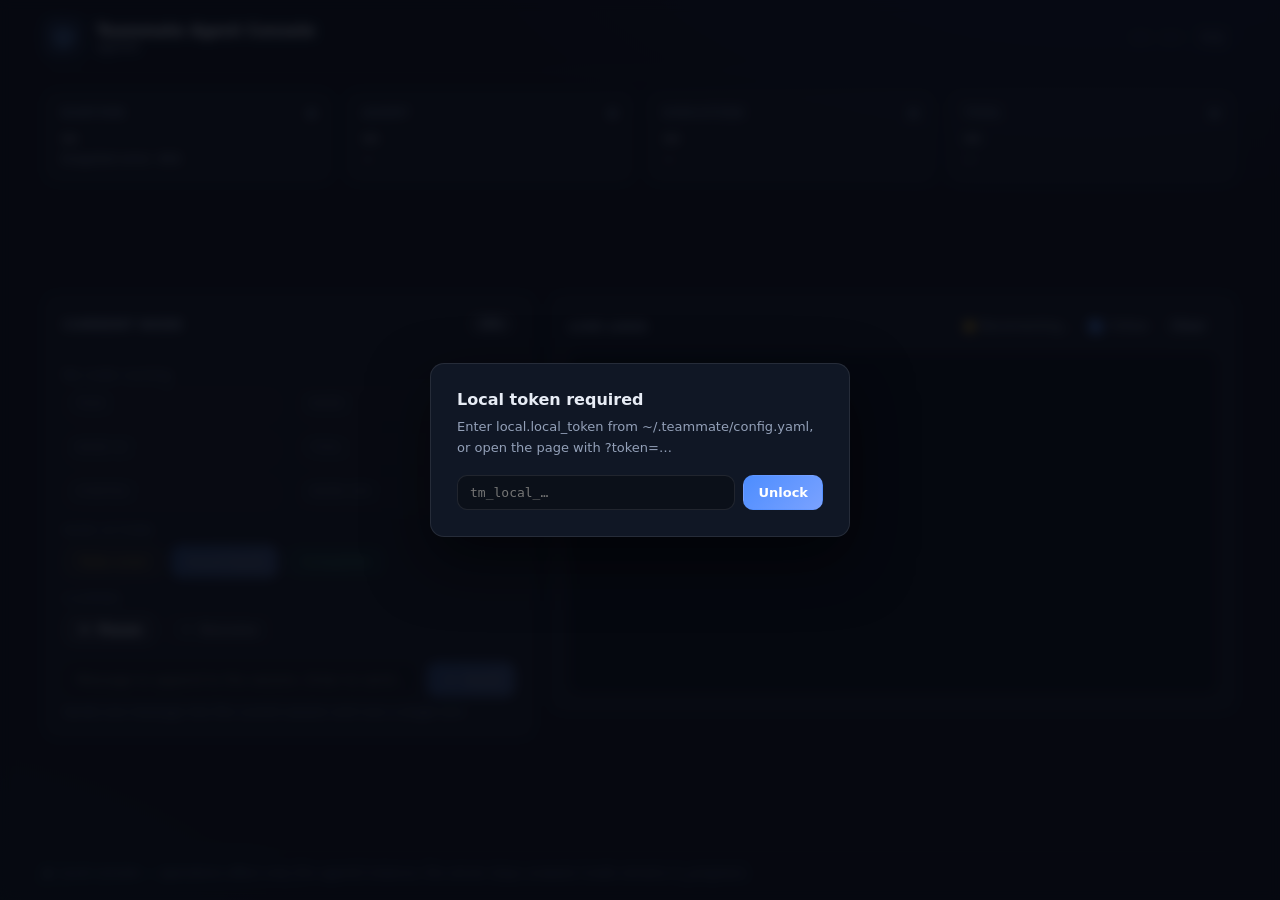
==== web/control/index.html @ 3effbb91 "前端页面分离" ====
<!DOCTYPE html>
<html lang="en">
<head>
  <meta charset="utf-8" />
  <meta name="viewport" content="width=device-width, initial-scale=1" />
  <title>Teammate Agent Console</title>
  <link rel="stylesheet" href="assets/control.css" />
</head>
<body>
  <div class="app">
    <header class="topbar">
      <div class="brand">
        <span class="brand-mark" aria-hidden="true">
          <svg viewBox="0 0 24 24" width="22" height="22" fill="none" stroke="currentColor" stroke-width="2" stroke-linecap="round" stroke-linejoin="round">
            <path d="M12 2 3 7v10l9 5 9-5V7l-9-5z" /><path d="M12 22V12" /><path d="m3 7 9 5 9-5" />
          </svg>
        </span>
        <div class="brand-text">
          <span class="brand-title" data-i18n="title">Teammate Agent Console</span>
          <span class="brand-sub" id="brand-agent">agentd</span>
        </div>
      </div>
      <div class="topbar-right">
        <span class="chip chip-ghost mono" id="chip-instance" title="instance id"></span>
        <span class="chip" id="chip-provider"></span>
        <button id="lang-switch" class="btn btn-ghost btn-sm"></button>
      </div>
    </header>

    <main class="layout">
      <section class="stats">
        <div class="stat-card">
          <div class="stat-head">
            <span class="stat-label" data-i18n="runtime">Runtime</span>
            <span class="dot" id="dot-runtime"></span>
          </div>
          <div class="stat-value" id="val-runtime">—</div>
          <div class="stat-sub" id="sub-runtime">—</div>
        </div>
        <div class="stat-card">
          <div class="stat-head">
            <span class="stat-label" data-i18n="agent">Agent</span>
            <span class="dot" id="dot-agent"></span>
          </div>
          <div class="stat-value" id="val-agent">—</div>
          <div class="stat-sub" id="sub-agent">—</div>
        </div>
        <div class="stat-card">
          <div class="stat-head">
            <span class="stat-label" data-i18n="execution">Execution</span>
            <span class="dot" id="dot-exec"></span>
          </div>
          <div class="stat-value" id="val-exec">—</div>
          <div class="stat-sub" id="sub-exec">—</div>
        </div>
        <div class="stat-card">
          <div class="stat-head">
            <span class="stat-label" data-i18n="tool">Tool</span>
            <span class="dot" id="dot-tool"></span>
          </div>
          <div class="stat-value" id="val-tool">—</div>
          <div class="stat-sub" id="sub-tool">—</div>
        </div>
      </section>

      <section class="card node-card">
        <div class="card-head">
          <h2 data-i18n="current-node">Current Node</h2>
          <span class="pill" id="exec-pill">idle</span>
        </div>

        <div class="node-empty" id="node-empty" data-i18n="no-node">No node running</div>

        <dl class="details" id="node-details" hidden>
          <div><dt data-i18n="task">Task</dt><dd id="d-task" class="mono"></dd></div>
          <div><dt data-i18n="node">Node</dt><dd id="d-node"></dd></div>
          <div><dt data-i18n="node-id">Node ID</dt><dd id="d-node-id" class="mono"></dd></div>
          <div><dt data-i18n="tool-label">Tool</dt><dd id="d-tool"></dd></div>
          <div><dt data-i18n="started">Started</dt><dd id="d-started"></dd></div>
          <div><dt data-i18n="workdir">Work dir</dt><dd id="d-workdir" class="mono"></dd></div>
        </dl>

        <div class="action-group">
          <span class="action-label" data-i18n="node-actions">Node actions</span>
          <div class="action-row">
            <button id="soft-interrupt" class="btn btn-warn" disabled data-i18n="soft-interrupt">Take over</button>
            <button id="handback" class="btn btn-primary" disabled data-i18n="handback">Hand back</button>
            <button id="complete" class="btn btn-success" disabled data-i18n="complete">Complete</button>
          </div>
        </div>

        <div class="action-group">
          <span class="action-label" data-i18n="claiming">Claiming</span>
          <div class="action-row">
            <button id="pause" class="btn">
              <svg viewBox="0 0 24 24" width="13" height="13" fill="currentColor" aria-hidden="true"><rect x="6" y="5" width="4" height="14" rx="1" /><rect x="14" y="5" width="4" height="14" rx="1" /></svg>
              <span data-i18n="pause">Pause</span>
            </button>
            <button id="resume" class="btn" disabled>
              <svg viewBox="0 0 24 24" width="13" height="13" fill="currentColor" aria-hidden="true"><path d="M8 5.5v13l11-6.5-11-6.5z" /></svg>
              <span data-i18n="resume">Resume</span>
            </button>
          </div>
        </div>

        <div class="intervene">
          <div class="intervene-input">
            <input id="message" data-placeholder-i18n="input-placeholder" placeholder="Message to append to the session, Enter to send…" autocomplete="off" />
            <button id="intervene" class="btn btn-primary" disabled>
              <svg viewBox="0 0 24 24" width="14" height="14" fill="currentColor" aria-hidden="true"><path d="M3 11.5 21 3l-8.5 18-2.3-7.2L3 11.5z" /></svg>
              <span data-i18n="intervene">Send</span>
            </button>
          </div>
          <p class="hint" data-i18n="intervene-hint">Sends one message into the current session and runs a single turn.</p>
        </div>
      </section>

      <section class="card logs-card">
        <div class="card-head">
          <h2 data-i18n="logs">Live Logs</h2>
          <div class="logs-tools">
            <span class="stream-state" id="stream-state"><span class="dot" id="dot-stream"></span><span id="stream-text">—</span></span>
            <label class="follow">
              <input type="checkbox" id="follow" checked />
              <span data-i18n="follow">Follow</span>
            </label>
            <button id="clear-logs" class="btn btn-ghost btn-sm" data-i18n="clear">Clear</button>
          </div>
        </div>
        <pre id="logs" class="terminal"></pre>
      </section>
    </main>

    <footer class="footer">
      <span class="dot dot-sm" id="dot-health"></span>
      <span data-i18n="subtitle">Local console — operations affect only this agentd instance; the server stays unaware (node remains in_progress).</span>
    </footer>

    <div class="gate" id="gate" hidden>
      <div class="gate-box">
        <h2 data-i18n="gate-title">Local token required</h2>
        <p data-i18n="gate-desc">Enter local.local_token from ~/.teammate/config.yaml, or open the page with ?token=…</p>
        <div class="gate-row">
          <input id="gate-token" class="mono" data-placeholder-i18n="token-placeholder" placeholder="tm_local_…" autocomplete="off" />
          <button id="gate-save" class="btn btn-primary" data-i18n="gate-save">Unlock</button>
        </div>
        <p class="gate-error" id="gate-error" hidden></p>
      </div>
    </div>
  </div>
  <script src="assets/control.js"></script>
</body>
</html>
---- web/control/assets/control.css ----
/* control.css — styles for the agentd local control console. */

:root {
  color-scheme: dark;
  --bg: #0b0f1a;
  --bg-glow-1: rgba(64, 96, 255, 0.10);
  --bg-glow-2: rgba(20, 184, 166, 0.07);
  --card: rgba(255, 255, 255, 0.035);
  --card-border: rgba(255, 255, 255, 0.09);
  --card-hover: rgba(255, 255, 255, 0.055);
  --text: #e7ecf5;
  --text-dim: #93a0b8;
  --text-faint: #5d6b85;
  --accent: #6ea8fe;
  --accent-strong: #4d8dff;
  --green: #34d399;
  --amber: #fbbf24;
  --red: #f87171;
  --mono: ui-monospace, "SF Mono", "Cascadia Code", Menlo, Consolas, monospace;
  --radius: 14px;
}

* { box-sizing: border-box; }

html, body { height: 100%; }

body {
  margin: 0;
  font-family: system-ui, -apple-system, "Segoe UI", Roboto, "PingFang SC", "Microsoft YaHei", sans-serif;
  font-size: 14px;
  color: var(--text);
  background:
    radial-gradient(1100px 500px at 85% -10%, var(--bg-glow-1), transparent 60%),
    radial-gradient(900px 500px at -10% 110%, var(--bg-glow-2), transparent 55%),
    var(--bg);
}

.app {
  min-height: 100vh;
  display: flex;
  flex-direction: column;
  max-width: 1240px;
  margin: 0 auto;
  padding: 0 24px;
}

/* ---------- top bar ---------- */

.topbar {
  display: flex;
  align-items: center;
  justify-content: space-between;
  gap: 16px;
  padding: 18px 0 14px;
  border-bottom: 1px solid var(--card-border);
}

.brand { display: flex; align-items: center; gap: 12px; min-width: 0; }

.brand-mark {
  display: grid;
  place-items: center;
  width: 40px;
  height: 40px;
  border-radius: 12px;
  color: var(--accent);
  background: linear-gradient(135deg, rgba(110, 168, 254, 0.18), rgba(110, 168, 254, 0.05));
  border: 1px solid rgba(110, 168, 254, 0.35);
}

.brand-text { display: flex; flex-direction: column; min-width: 0; }

.brand-title { font-weight: 650; font-size: 15px; letter-spacing: 0.2px; }

.brand-sub {
  font-size: 12px;
  color: var(--text-dim);
  white-space: nowrap;
  overflow: hidden;
  text-overflow: ellipsis;
}

.topbar-right { display: flex; align-items: center; gap: 8px; flex-shrink: 0; }

.chip {
  font-size: 12px;
  padding: 4px 10px;
  border-radius: 999px;
  color: var(--text-dim);
  background: var(--card);
  border: 1px solid var(--card-border);
}

.chip-ghost { color: var(--text-faint); max-width: 220px; overflow: hidden; text-overflow: ellipsis; white-space: nowrap; }

/* ---------- layout ---------- */

.layout {
  flex: 1;
  display: grid;
  grid-template-columns: minmax(380px, 5fr) minmax(420px, 7fr);
  grid-template-areas:
    "stats stats"
    "node logs";
  gap: 16px;
  padding: 18px 0;
  align-items: start;
}

.stats {
  grid-area: stats;
  display: grid;
  grid-template-columns: repeat(auto-fit, minmax(200px, 1fr));
  gap: 12px;
}

.node-card { grid-area: node; }
.logs-card { grid-area: logs; display: flex; flex-direction: column; }

@media (max-width: 1000px) {
  .layout {
    grid-template-columns: 1fr;
    grid-template-areas: "stats" "node" "logs";
  }
}

/* ---------- cards ---------- */

.card {
  background: var(--card);
  border: 1px solid var(--card-border);
  border-radius: var(--radius);
  padding: 18px;
  transition: background 0.2s ease;
}

.card:hover { background: var(--card-hover); }

.card-head {
  display: flex;
  align-items: center;
  justify-content: space-between;
  gap: 10px;
  margin-bottom: 14px;
}

.card-head h2 {
  margin: 0;
  font-size: 13px;
  font-weight: 650;
  letter-spacing: 0.4px;
  text-transform: uppercase;
  color: var(--text-dim);
}

/* ---------- stat cards ---------- */

.stat-card {
  background: var(--card);
  border: 1px solid var(--card-border);
  border-radius: var(--radius);
  padding: 14px 16px;
  transition: background 0.2s ease;
}

.stat-card:hover { background: var(--card-hover); }

.stat-head {
  display: flex;
  align-items: center;
  justify-content: space-between;
  margin-bottom: 8px;
}

.stat-label {
  font-size: 12px;
  font-weight: 600;
  letter-spacing: 0.4px;
  text-transform: uppercase;
  color: var(--text-faint);
}

.stat-value { font-size: 17px; font-weight: 650; margin-bottom: 4px; }

.stat-sub { font-size: 12px; color: var(--text-dim); min-height: 16px; }

/* ---------- status dots & pills ---------- */

.dot {
  width: 9px;
  height: 9px;
  border-radius: 50%;
  background: var(--text-faint);
  flex-shrink: 0;
}

.dot-sm { width: 7px; height: 7px; }

.dot.ok { background: var(--green); box-shadow: 0 0 8px rgba(52, 211, 153, 0.55); }
.dot.warn { background: var(--amber); box-shadow: 0 0 8px rgba(251, 191, 36, 0.5); }
.dot.err { background: var(--red); box-shadow: 0 0 8px rgba(248, 113, 113, 0.5); }
.dot.busy { background: var(--accent); box-shadow: 0 0 8px rgba(110, 168, 254, 0.55); animation: pulse 1.6s ease-in-out infinite; }

@keyframes pulse { 50% { opacity: 0.45; } }

.pill {
  font-size: 12px;
  font-weight: 600;
  padding: 3px 10px;
  border-radius: 999px;
  color: var(--text-dim);
  background: rgba(255, 255, 255, 0.06);
  border: 1px solid var(--card-border);
  text-transform: lowercase;
}

.pill.running { color: var(--accent); border-color: rgba(110, 168, 254, 0.4); background: rgba(110, 168, 254, 0.12); }
.pill.intervening { color: var(--amber); border-color: rgba(251, 191, 36, 0.4); background: rgba(251, 191, 36, 0.1); }

/* ---------- node card ---------- */

.node-empty {
  padding: 18px 0 6px;
  color: var(--text-faint);
  font-size: 13px;
}

.details {
  display: grid;
  grid-template-columns: 1fr 1fr;
  gap: 10px 16px;
  margin: 0 0 6px;
}

.details > div {
  min-width: 0;
  background: rgba(255, 255, 255, 0.02);
  border: 1px solid rgba(255, 255, 255, 0.06);
  border-radius: 10px;
  padding: 8px 12px;
}

.details dt {
  font-size: 11px;
  text-transform: uppercase;
  letter-spacing: 0.5px;
  color: var(--text-faint);
  margin-bottom: 3px;
}

.details dd {
  margin: 0;
  font-size: 13px;
  overflow: hidden;
  text-overflow: ellipsis;
  white-space: nowrap;
}

.mono { font-family: var(--mono); font-size: 12.5px; }

.action-group { margin-top: 14px; }

.action-label {
  display: block;
  font-size: 11px;
  text-transform: uppercase;
  letter-spacing: 0.5px;
  color: var(--text-faint);
  margin-bottom: 8px;
}

.action-row { display: flex; flex-wrap: wrap; gap: 8px; }

/* ---------- buttons ---------- */

.btn {
  display: inline-flex;
  align-items: center;
  gap: 7px;
  padding: 8px 14px;
  border-radius: 10px;
  border: 1px solid var(--card-border);
  background: rgba(255, 255, 255, 0.05);
  color: var(--text);
  font-size: 13px;
  font-weight: 550;
  font-family: inherit;
  cursor: pointer;
  transition: all 0.15s ease;
}

.btn svg { flex-shrink: 0; }
.btn:hover:not(:disabled) { background: rgba(255, 255, 255, 0.1); border-color: rgba(255, 255, 255, 0.2); }
.btn:active:not(:disabled) { transform: translateY(1px); }
.btn:disabled { opacity: 0.4; cursor: not-allowed; }

.btn-primary {
  background: linear-gradient(135deg, var(--accent-strong), #7aa2ff);
  border-color: transparent;
  color: #fff;
}
.btn-primary:hover:not(:disabled) { background: linear-gradient(135deg, #3f7ff0, #6b97f5); border-color: transparent; }

.btn-success {
  background: rgba(52, 211, 153, 0.14);
  border-color: rgba(52, 211, 153, 0.35);
  color: var(--green);
}
.btn-success:hover:not(:disabled) { background: rgba(52, 211, 153, 0.22); }

.btn-warn {
  background: rgba(251, 191, 36, 0.12);
  border-color: rgba(251, 191, 36, 0.35);
  color: var(--amber);
}
.btn-warn:hover:not(:disabled) { background: rgba(251, 191, 36, 0.2); }

.btn-ghost { background: transparent; color: var(--text-dim); }
.btn-ghost:hover:not(:disabled) { color: var(--text); }

.btn-sm { padding: 5px 10px; font-size: 12px; }

/* ---------- intervene ---------- */

.intervene { margin-top: 16px; }

.intervene-input { display: flex; gap: 8px; }

.intervene-input input {
  flex: 1;
  min-width: 0;
  padding: 9px 12px;
  border-radius: 10px;
  border: 1px solid var(--card-border);
  background: rgba(0, 0, 0, 0.25);
  color: var(--text);
  font-size: 13px;
  font-family: inherit;
  outline: none;
  transition: border-color 0.15s ease, box-shadow 0.15s ease;
}

.intervene-input input:focus {
  border-color: rgba(110, 168, 254, 0.55);
  box-shadow: 0 0 0 3px rgba(110, 168, 254, 0.12);
}

.hint { margin: 8px 0 0; font-size: 12px; color: var(--text-faint); }

/* ---------- logs ---------- */

.logs-tools { display: flex; align-items: center; gap: 12px; }

.stream-state { display: inline-flex; align-items: center; gap: 6px; font-size: 12px; color: var(--text-dim); }

.follow {
  display: inline-flex;
  align-items: center;
  gap: 5px;
  font-size: 12px;
  color: var(--text-dim);
  cursor: pointer;
  user-select: none;
}

.follow input { accent-color: var(--accent-strong); cursor: pointer; }

.terminal {
  flex: 1;
  margin: 0;
  min-height: 340px;
  max-height: 560px;
  overflow: auto;
  padding: 14px 16px;
  border-radius: 10px;
  border: 1px solid rgba(255, 255, 255, 0.07);
  background: #070b13;
  color: #b8c4da;
  font-family: var(--mono);
  font-size: 12.5px;
  line-height: 1.65;
  white-space: pre-wrap;
  word-break: break-all;
}

.terminal::-webkit-scrollbar { width: 9px; }
.terminal::-webkit-scrollbar-thumb { background: rgba(255, 255, 255, 0.12); border-radius: 8px; }
.terminal::-webkit-scrollbar-thumb:hover { background: rgba(255, 255, 255, 0.2); }
.terminal::-webkit-scrollbar-track { background: transparent; }

/* ---------- footer ---------- */

.footer {
  display: flex;
  align-items: center;
  gap: 8px;
  padding: 14px 0 20px;
  border-top: 1px solid var(--card-border);
  font-size: 12px;
  color: var(--text-faint);
}

/* ---------- token gate ---------- */

.gate {
  position: fixed;
  inset: 0;
  display: grid;
  place-items: center;
  background: rgba(5, 8, 15, 0.82);
  backdrop-filter: blur(6px);
  z-index: 10;
}

.gate-box {
  width: min(420px, calc(100vw - 48px));
  background: #101725;
  border: 1px solid var(--card-border);
  border-radius: var(--radius);
  padding: 26px;
  box-shadow: 0 24px 60px rgba(0, 0, 0, 0.5);
}

.gate-box h2 { margin: 0 0 8px; font-size: 16px; }
.gate-box p { margin: 0 0 16px; font-size: 13px; color: var(--text-dim); line-height: 1.6; }

.gate-row { display: flex; gap: 8px; }

.gate-row input {
  flex: 1;
  min-width: 0;
  padding: 9px 12px;
  border-radius: 10px;
  border: 1px solid var(--card-border);
  background: rgba(0, 0, 0, 0.3);
  color: var(--text);
  font-size: 13px;
  outline: none;
}

.gate-row input:focus { border-color: rgba(110, 168, 254, 0.55); }

.gate-error { margin: 12px 0 0; font-size: 12px; color: var(--red); }
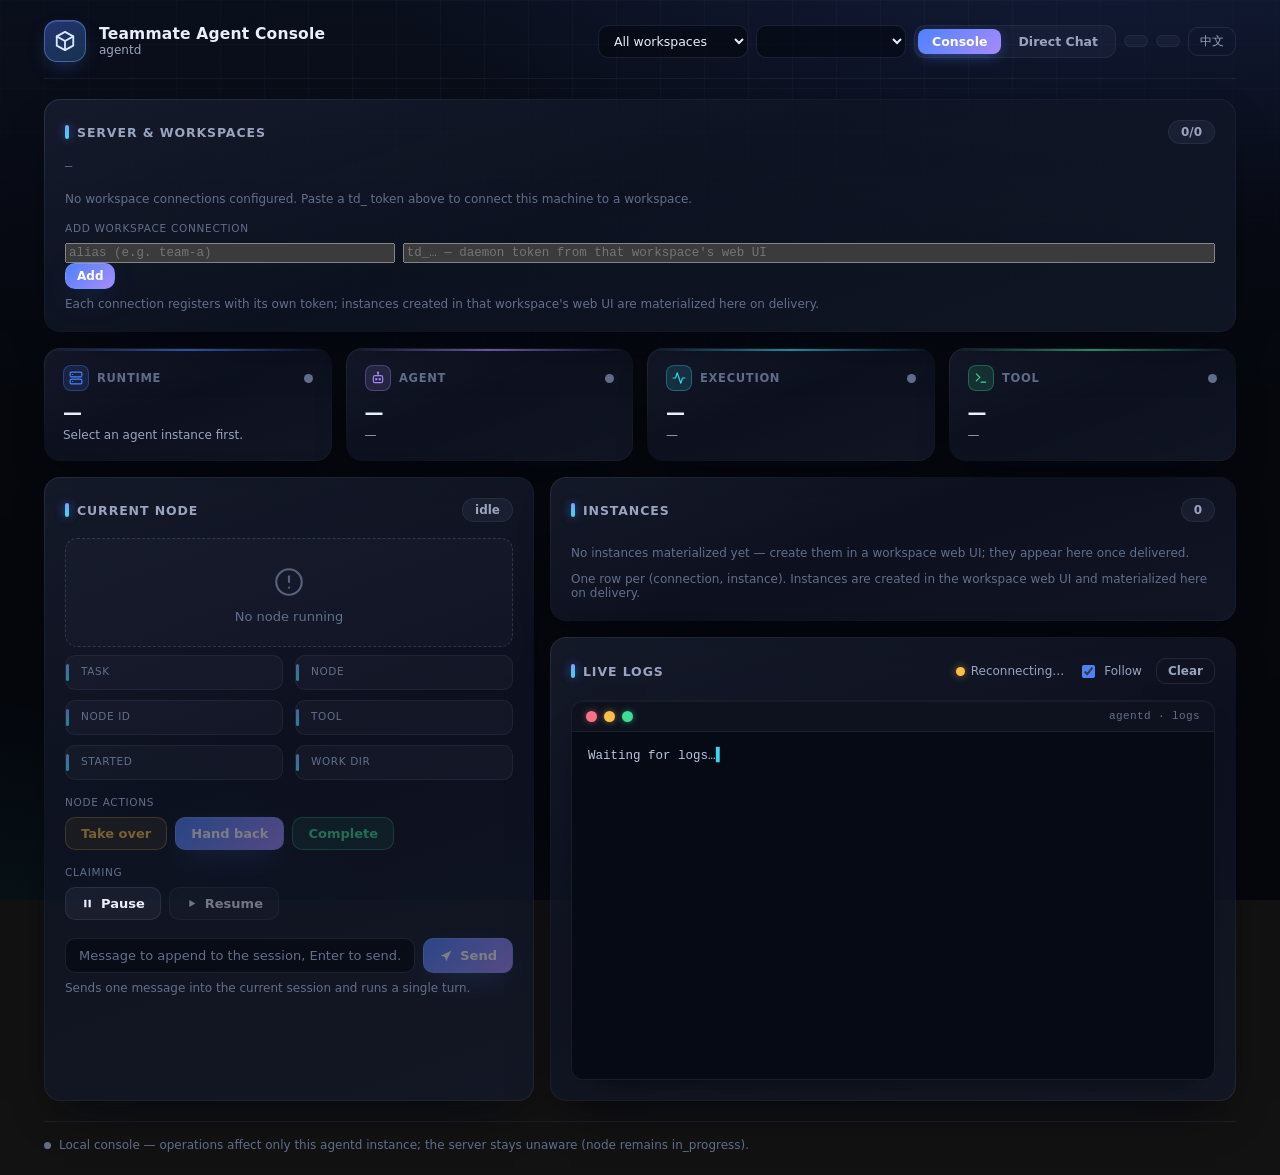
==== commit 32b7e4e5: "fix: 全功能测试轮修复(执行链/prompt 传参/记忆查询/日志环形缓冲等),CI 就绪 - DEF-t01-044~051 全部闭环:SSE 重放解析、executor 超时告警、磁盘配额、 " ====
--- a/web/control/index.html
+++ b/web/control/index.html
@@ -4,7 +4,9 @@
   <meta charset="utf-8" />
   <meta name="viewport" content="width=device-width, initial-scale=1" />
   <title>Teammate Agent Console</title>
+  <link rel="icon" href="data:image/svg+xml,%3Csvg xmlns='http://www.w3.org/2000/svg' viewBox='0 0 24 24' fill='none' stroke='%237aa2ff' stroke-width='2' stroke-linecap='round' stroke-linejoin='round'%3E%3Cpath d='M12 2 3 7v10l9 5 9-5V7l-9-5z'/%3E%3Cpath d='M12 22V12'/%3E%3Cpath d='m3 7 9 5 9-5'/%3E%3C/svg%3E" />
   <link rel="stylesheet" href="assets/control.css" />
+  <link rel="stylesheet" href="assets/chat.css" />
 </head>
 <body>
   <div class="app">
@@ -21,17 +23,28 @@
         </div>
       </div>
       <div class="topbar-right">
+        <select id="workspace-select" class="chat-select workspace-select" title="workspace filter" aria-label="workspace filter"></select>
+        <select id="agent-select" class="chat-select agent-select" title="agent instance" aria-label="agent instance"></select>
+        <div class="view-switch" id="view-switch">
+          <button id="view-console-btn" class="vs-btn active" data-i18n="view-console">Console</button>
+          <button id="view-chat-btn" class="vs-btn" data-i18n="view-chat">Direct Chat</button>
+        </div>
         <span class="chip chip-ghost mono" id="chip-instance" title="instance id"></span>
         <span class="chip" id="chip-provider"></span>
         <button id="lang-switch" class="btn btn-ghost btn-sm"></button>
       </div>
     </header>
 
-    <main class="layout">
+    <main class="layout" id="view-console">
       <section class="stats">
         <div class="stat-card">
           <div class="stat-head">
-            <span class="stat-label" data-i18n="runtime">Runtime</span>
+            <span class="stat-label-wrap">
+              <span class="stat-icon" aria-hidden="true">
+                <svg viewBox="0 0 24 24" width="14" height="14" fill="none" stroke="currentColor" stroke-width="2" stroke-linecap="round" stroke-linejoin="round"><rect x="2" y="2" width="20" height="8" rx="2" /><rect x="2" y="14" width="20" height="8" rx="2" /><line x1="6" y1="6" x2="6.01" y2="6" /><line x1="6" y1="18" x2="6.01" y2="18" /></svg>
+              </span>
+              <span class="stat-label" data-i18n="runtime">Runtime</span>
+            </span>
             <span class="dot" id="dot-runtime"></span>
           </div>
           <div class="stat-value" id="val-runtime">—</div>
@@ -39,7 +52,12 @@
         </div>
         <div class="stat-card">
           <div class="stat-head">
-            <span class="stat-label" data-i18n="agent">Agent</span>
+            <span class="stat-label-wrap">
+              <span class="stat-icon" aria-hidden="true">
+                <svg viewBox="0 0 24 24" width="14" height="14" fill="none" stroke="currentColor" stroke-width="2" stroke-linecap="round" stroke-linejoin="round"><rect x="4" y="8" width="16" height="12" rx="3" /><path d="M12 8V4" /><circle cx="12" cy="3" r="1" /><circle cx="9" cy="14" r="1" /><circle cx="15" cy="14" r="1" /></svg>
+              </span>
+              <span class="stat-label" data-i18n="agent">Agent</span>
+            </span>
             <span class="dot" id="dot-agent"></span>
           </div>
           <div class="stat-value" id="val-agent">—</div>
@@ -47,7 +65,12 @@
         </div>
         <div class="stat-card">
           <div class="stat-head">
-            <span class="stat-label" data-i18n="execution">Execution</span>
+            <span class="stat-label-wrap">
+              <span class="stat-icon" aria-hidden="true">
+                <svg viewBox="0 0 24 24" width="14" height="14" fill="none" stroke="currentColor" stroke-width="2" stroke-linecap="round" stroke-linejoin="round"><polyline points="22 12 18 12 15 21 9 3 6 12 2 12" /></svg>
+              </span>
+              <span class="stat-label" data-i18n="execution">Execution</span>
+            </span>
             <span class="dot" id="dot-exec"></span>
           </div>
           <div class="stat-value" id="val-exec">—</div>
@@ -55,11 +78,39 @@
         </div>
         <div class="stat-card">
           <div class="stat-head">
-            <span class="stat-label" data-i18n="tool">Tool</span>
+            <span class="stat-label-wrap">
+              <span class="stat-icon" aria-hidden="true">
+                <svg viewBox="0 0 24 24" width="14" height="14" fill="none" stroke="currentColor" stroke-width="2" stroke-linecap="round" stroke-linejoin="round"><polyline points="4 17 10 11 4 5" /><line x1="12" y1="19" x2="20" y2="19" /></svg>
+              </span>
+              <span class="stat-label" data-i18n="tool">Tool</span>
+            </span>
             <span class="dot" id="dot-tool"></span>
           </div>
           <div class="stat-value" id="val-tool">—</div>
           <div class="stat-sub" id="sub-tool">—</div>
+        </div>
+      </section>
+
+      <section class="card server-card" id="server-card">
+        <div class="card-head">
+          <h2 data-i18n="server-card">Server &amp; Workspaces</h2>
+          <span class="pill" id="server-pill">—</span>
+        </div>
+
+        <div class="server-url-row mono" id="server-url-row">—</div>
+
+        <div class="connections-list" id="connections-list"></div>
+
+        <div class="action-group">
+          <span class="action-label" data-i18n="connection-add-label">Add workspace connection</span>
+          <div class="connection-add-row">
+            <input id="connection-add-name" class="mono" data-placeholder-i18n="connection-name-ph" placeholder="alias (e.g. team-a)" autocomplete="off" />
+            <input id="connection-add-token" class="mono connection-add-token" data-placeholder-i18n="connection-token-ph" placeholder="td_… — daemon token from that workspace's web UI" autocomplete="off" />
+          </div>
+          <div class="action-row">
+            <button id="connection-add" class="btn btn-primary btn-sm" data-i18n="connection-add">Add</button>
+          </div>
+          <p class="hint" data-i18n="connection-hint">Each connection registers with its own token; instances created in that workspace's web UI are materialized here on delivery.</p>
         </div>
       </section>
 
@@ -115,6 +166,17 @@
         </div>
       </section>
 
+      <section class="card agents-card">
+        <div class="card-head">
+          <h2 data-i18n="instances">Instances</h2>
+          <span class="pill" id="agents-count">0</span>
+        </div>
+
+        <div class="agents-list" id="agents-list"></div>
+
+        <p class="hint" data-i18n="agent-source-hint">Instances are created in the workspace web UI and materialized here on delivery.</p>
+      </section>
+
       <section class="card logs-card">
         <div class="card-head">
           <h2 data-i18n="logs">Live Logs</h2>
@@ -127,17 +189,89 @@
             <button id="clear-logs" class="btn btn-ghost btn-sm" data-i18n="clear">Clear</button>
           </div>
         </div>
-        <pre id="logs" class="terminal"></pre>
+        <div class="terminal-wrap">
+          <div class="terminal-bar" aria-hidden="true">
+            <span class="tb-dot"></span><span class="tb-dot"></span><span class="tb-dot"></span>
+            <span class="tb-title mono">agentd · logs</span>
+          </div>
+          <pre id="logs" class="terminal"></pre>
+        </div>
       </section>
     </main>
+
+    <section class="view chat-view" id="view-chat" hidden>
+      <div class="chat-toolbar">
+        <div class="chat-field">
+          <label class="chat-field-label" for="chat-provider" data-i18n="chat-tool">Tool</label>
+          <select id="chat-provider" class="chat-select"></select>
+        </div>
+        <span class="chat-tool-status" id="chat-tool-status"></span>
+        <button id="chat-check" class="btn btn-sm">
+          <svg viewBox="0 0 24 24" width="12" height="12" fill="none" stroke="currentColor" stroke-width="2" stroke-linecap="round" stroke-linejoin="round" aria-hidden="true"><path d="M22 11.08V12a10 10 0 1 1-5.93-9.14" /><polyline points="22 4 12 14.01 9 11.01" /></svg>
+          <span data-i18n="chat-check">Check</span>
+        </button>
+        <div class="chat-field chat-field-session">
+          <label class="chat-field-label" for="chat-session" data-i18n="chat-session">Session</label>
+          <select id="chat-session" class="chat-select chat-session-select"></select>
+        </div>
+        <div class="chat-field chat-field-grow">
+          <label class="chat-field-label" for="chat-workdir" data-i18n="chat-workdir">Work dir</label>
+          <input id="chat-workdir" class="mono" data-placeholder-i18n="chat-workdir-ph" placeholder="optional — defaults to a local scratch dir" autocomplete="off" />
+        </div>
+        <button id="chat-new-session" class="btn btn-sm">
+          <svg viewBox="0 0 24 24" width="12" height="12" fill="none" stroke="currentColor" stroke-width="2" stroke-linecap="round" stroke-linejoin="round" aria-hidden="true"><path d="M12 5v14M5 12h14" /></svg>
+          <span data-i18n="chat-new-session">New session</span>
+        </button>
+      </div>
+
+      <div class="chat-transcript" id="chat-transcript">
+        <div class="chat-hero" id="chat-hero">
+          <div class="chat-hero-icon" aria-hidden="true">
+            <svg viewBox="0 0 24 24" width="26" height="26" fill="none" stroke="currentColor" stroke-width="1.8" stroke-linecap="round" stroke-linejoin="round"><path d="M21 15a2 2 0 0 1-2 2H7l-4 4V5a2 2 0 0 1 2-2h14a2 2 0 0 1 2 2z" /></svg>
+          </div>
+          <div class="chat-hero-title" data-i18n="chat-hero-title">Chat directly with a local coding tool</div>
+          <div class="chat-hero-sub" data-i18n="chat-hero-sub">Runs entirely on this machine — no task node, no server involved.</div>
+        </div>
+      </div>
+
+      <div class="chat-composer">
+        <textarea id="chat-input" rows="1" data-placeholder-i18n="chat-input-ph" placeholder="Message… (Enter to send, Shift+Enter for newline)"></textarea>
+        <button id="chat-send" class="btn btn-primary chat-send-btn">
+          <span class="chat-send-icon chat-icon-send" aria-hidden="true">
+            <svg viewBox="0 0 24 24" width="14" height="14" fill="currentColor"><path d="M3 11.5 21 3l-8.5 18-2.3-7.2L3 11.5z" /></svg>
+          </span>
+          <span class="chat-send-icon chat-icon-stop" aria-hidden="true">
+            <svg viewBox="0 0 24 24" width="12" height="12" fill="currentColor"><rect x="6" y="6" width="12" height="12" rx="2" /></svg>
+          </span>
+          <span id="chat-send-label" data-i18n="chat-send">Send</span>
+        </button>
+      </div>
+    </section>
 
     <footer class="footer">
       <span class="dot dot-sm" id="dot-health"></span>
       <span data-i18n="subtitle">Local console — operations affect only this agentd instance; the server stays unaware (node remains in_progress).</span>
     </footer>
 
+    <div class="gate" id="memory-modal" hidden>
+      <div class="gate-box memory-box">
+        <h2 data-i18n="memory-title">Instance memory</h2>
+        <p class="hint" id="memory-sub"></p>
+        <textarea id="memory-content" class="mono" rows="16" spellcheck="false"></textarea>
+        <div class="gate-row">
+          <button id="memory-save" class="btn btn-primary" data-i18n="memory-save">Save</button>
+          <button id="memory-clear" class="btn btn-warn" data-i18n="memory-clear">Clear</button>
+          <button id="memory-close" class="btn btn-ghost" data-i18n="memory-close">Close</button>
+        </div>
+        <p class="gate-error" id="memory-error" hidden></p>
+      </div>
+    </div>
+
     <div class="gate" id="gate" hidden>
       <div class="gate-box">
+        <div class="gate-icon" aria-hidden="true">
+          <svg viewBox="0 0 24 24" width="22" height="22" fill="none" stroke="currentColor" stroke-width="2" stroke-linecap="round" stroke-linejoin="round"><rect x="4" y="11" width="16" height="10" rx="2" /><path d="M8 11V7a4 4 0 0 1 8 0v4" /></svg>
+        </div>
         <h2 data-i18n="gate-title">Local token required</h2>
         <p data-i18n="gate-desc">Enter local.local_token from ~/.teammate/config.yaml, or open the page with ?token=…</p>
         <div class="gate-row">
@@ -149,5 +283,8 @@
     </div>
   </div>
   <script src="assets/control.js"></script>
+  <script src="assets/marked.min.js"></script>
+  <script src="assets/purify.min.js"></script>
+  <script src="assets/chat.js"></script>
 </body>
 </html>
--- a/web/control/assets/control.css
+++ b/web/control/assets/control.css
@@ -2,22 +2,31 @@
 
 :root {
   color-scheme: dark;
-  --bg: #0b0f1a;
-  --bg-glow-1: rgba(64, 96, 255, 0.10);
-  --bg-glow-2: rgba(20, 184, 166, 0.07);
-  --card: rgba(255, 255, 255, 0.035);
-  --card-border: rgba(255, 255, 255, 0.09);
-  --card-hover: rgba(255, 255, 255, 0.055);
-  --text: #e7ecf5;
-  --text-dim: #93a0b8;
-  --text-faint: #5d6b85;
-  --accent: #6ea8fe;
-  --accent-strong: #4d8dff;
-  --green: #34d399;
-  --amber: #fbbf24;
-  --red: #f87171;
+  --bg: #05070d;
+  --bg-2: #0a0f1c;
+  --surface: rgba(150, 166, 208, 0.05);
+  --surface-2: rgba(150, 166, 208, 0.08);
+  --stroke: rgba(150, 166, 208, 0.14);
+  --stroke-soft: rgba(150, 166, 208, 0.09);
+  --card-bg: rgba(13, 18, 34, 0.72);
+  --card-bg-hover: rgba(20, 27, 48, 0.78);
+  --border-grad: linear-gradient(160deg, rgba(160, 178, 222, 0.22), rgba(160, 178, 222, 0.05) 45%, rgba(160, 178, 222, 0.13));
+  --border-grad-hover: linear-gradient(160deg, rgba(140, 172, 255, 0.4), rgba(160, 178, 222, 0.08) 45%, rgba(120, 200, 255, 0.25));
+  --text: #e9eefb;
+  --text-dim: #99a5c0;
+  --text-faint: #626f8c;
+  --accent: #7aa2ff;
+  --accent-strong: #4d82ff;
+  --violet: #a78bfa;
+  --cyan: #38d9f0;
+  --green: #3ddc97;
+  --amber: #fcbf49;
+  --red: #fb7185;
   --mono: ui-monospace, "SF Mono", "Cascadia Code", Menlo, Consolas, monospace;
-  --radius: 14px;
+  --radius: 16px;
+  --radius-sm: 10px;
+  --shadow-card: 0 20px 44px -20px rgba(1, 5, 16, 0.9);
+  --shadow-pop: 0 10px 30px -10px rgba(77, 130, 255, 0.55);
 }
 
 * { box-sizing: border-box; }
@@ -30,19 +39,46 @@
   font-size: 14px;
   color: var(--text);
   background:
-    radial-gradient(1100px 500px at 85% -10%, var(--bg-glow-1), transparent 60%),
-    radial-gradient(900px 500px at -10% 110%, var(--bg-glow-2), transparent 55%),
-    var(--bg);
+    radial-gradient(1200px 560px at 85% -12%, rgba(77, 112, 255, 0.14), transparent 62%),
+    radial-gradient(1000px 560px at -12% 112%, rgba(45, 212, 191, 0.09), transparent 58%),
+    radial-gradient(700px 400px at 50% 118%, rgba(167, 139, 250, 0.06), transparent 60%),
+    linear-gradient(180deg, var(--bg-2), var(--bg) 45%);
+  background-attachment: fixed;
+}
+
+/* faint engineering grid, fading out toward the fold */
+body::before {
+  content: "";
+  position: fixed;
+  inset: 0;
+  background-image:
+    linear-gradient(rgba(150, 166, 208, 0.035) 1px, transparent 1px),
+    linear-gradient(90deg, rgba(150, 166, 208, 0.035) 1px, transparent 1px);
+  background-size: 44px 44px;
+  mask-image: radial-gradient(ellipse 95% 75% at 50% 0%, black 25%, transparent 78%);
+  -webkit-mask-image: radial-gradient(ellipse 95% 75% at 50% 0%, black 25%, transparent 78%);
+  pointer-events: none;
+  z-index: 0;
 }
 
 .app {
+  position: relative;
+  z-index: 1;
   min-height: 100vh;
   display: flex;
   flex-direction: column;
   max-width: 1240px;
   margin: 0 auto;
   padding: 0 24px;
-}
+  animation: app-in 0.45s ease both;
+}
+
+@keyframes app-in {
+  from { opacity: 0; transform: translateY(8px); }
+  to { opacity: 1; transform: none; }
+}
+
+::selection { background: rgba(122, 162, 255, 0.35); }
 
 /* ---------- top bar ---------- */
 
@@ -51,26 +87,29 @@
   align-items: center;
   justify-content: space-between;
   gap: 16px;
-  padding: 18px 0 14px;
-  border-bottom: 1px solid var(--card-border);
-}
-
-.brand { display: flex; align-items: center; gap: 12px; min-width: 0; }
+  padding: 20px 0 16px;
+  border-bottom: 1px solid var(--stroke-soft);
+}
+
+.brand { display: flex; align-items: center; gap: 13px; min-width: 0; }
 
 .brand-mark {
   display: grid;
   place-items: center;
-  width: 40px;
-  height: 40px;
-  border-radius: 12px;
-  color: var(--accent);
-  background: linear-gradient(135deg, rgba(110, 168, 254, 0.18), rgba(110, 168, 254, 0.05));
-  border: 1px solid rgba(110, 168, 254, 0.35);
+  width: 42px;
+  height: 42px;
+  border-radius: 13px;
+  color: #dbe6ff;
+  background:
+    linear-gradient(150deg, rgba(77, 112, 255, 0.32), rgba(56, 217, 240, 0.14)),
+    rgba(77, 112, 255, 0.1);
+  border: 1px solid rgba(122, 162, 255, 0.42);
+  box-shadow: inset 0 1px 0 rgba(255, 255, 255, 0.12), 0 8px 22px -10px rgba(77, 130, 255, 0.6);
 }
 
 .brand-text { display: flex; flex-direction: column; min-width: 0; }
 
-.brand-title { font-weight: 650; font-size: 15px; letter-spacing: 0.2px; }
+.brand-title { font-weight: 700; font-size: 15.5px; letter-spacing: 0.2px; }
 
 .brand-sub {
   font-size: 12px;
@@ -84,11 +123,11 @@
 
 .chip {
   font-size: 12px;
-  padding: 4px 10px;
+  padding: 5px 11px;
   border-radius: 999px;
   color: var(--text-dim);
-  background: var(--card);
-  border: 1px solid var(--card-border);
+  background: var(--surface);
+  border: 1px solid var(--stroke-soft);
 }
 
 .chip-ghost { color: var(--text-faint); max-width: 220px; overflow: hidden; text-overflow: ellipsis; white-space: nowrap; }
@@ -100,89 +139,162 @@
   display: grid;
   grid-template-columns: minmax(380px, 5fr) minmax(420px, 7fr);
   grid-template-areas:
+    "server server"
     "stats stats"
+    "node agents"
     "node logs";
   gap: 16px;
-  padding: 18px 0;
-  align-items: start;
+  padding: 20px 0;
+  align-items: stretch;
 }
 
 .stats {
   grid-area: stats;
   display: grid;
   grid-template-columns: repeat(auto-fit, minmax(200px, 1fr));
-  gap: 12px;
+  gap: 14px;
 }
 
 .node-card { grid-area: node; }
+.agents-card { grid-area: agents; }
 .logs-card { grid-area: logs; display: flex; flex-direction: column; }
 
 @media (max-width: 1000px) {
   .layout {
     grid-template-columns: 1fr;
-    grid-template-areas: "stats" "node" "logs";
+    grid-template-areas: "server" "stats" "agents" "node" "logs";
   }
 }
 
 /* ---------- cards ---------- */
 
 .card {
-  background: var(--card);
-  border: 1px solid var(--card-border);
+  position: relative;
+  background: linear-gradient(var(--card-bg), var(--card-bg)) padding-box, var(--border-grad) border-box;
+  border: 1px solid transparent;
   border-radius: var(--radius);
-  padding: 18px;
-  transition: background 0.2s ease;
-}
-
-.card:hover { background: var(--card-hover); }
+  padding: 20px;
+  backdrop-filter: blur(14px);
+  -webkit-backdrop-filter: blur(14px);
+  box-shadow: var(--shadow-card);
+  transition: border-color 0.2s ease, transform 0.2s ease, box-shadow 0.2s ease, background 0.2s ease;
+}
+
+.card:hover {
+  background: linear-gradient(var(--card-bg-hover), var(--card-bg-hover)) padding-box, var(--border-grad-hover) border-box;
+}
 
 .card-head {
   display: flex;
   align-items: center;
   justify-content: space-between;
   gap: 10px;
-  margin-bottom: 14px;
+  margin-bottom: 16px;
 }
 
 .card-head h2 {
   margin: 0;
-  font-size: 13px;
-  font-weight: 650;
-  letter-spacing: 0.4px;
+  font-size: 12.5px;
+  font-weight: 700;
+  letter-spacing: 0.9px;
   text-transform: uppercase;
   color: var(--text-dim);
+  display: inline-flex;
+  align-items: center;
+  gap: 8px;
+}
+
+.card-head h2::before {
+  content: "";
+  width: 4px;
+  height: 14px;
+  border-radius: 3px;
+  background: linear-gradient(180deg, var(--accent), var(--cyan));
+  box-shadow: 0 0 10px rgba(77, 130, 255, 0.65);
 }
 
 /* ---------- stat cards ---------- */
 
 .stat-card {
-  background: var(--card);
-  border: 1px solid var(--card-border);
+  position: relative;
+  overflow: hidden;
+  background: linear-gradient(var(--card-bg), var(--card-bg)) padding-box, var(--border-grad) border-box;
+  border: 1px solid transparent;
   border-radius: var(--radius);
-  padding: 14px 16px;
-  transition: background 0.2s ease;
-}
-
-.stat-card:hover { background: var(--card-hover); }
+  padding: 16px 18px;
+  backdrop-filter: blur(14px);
+  -webkit-backdrop-filter: blur(14px);
+  box-shadow: var(--shadow-card);
+  transition: transform 0.2s ease, background 0.2s ease;
+}
+
+.stat-card::before {
+  content: "";
+  position: absolute;
+  top: 0;
+  left: 0;
+  right: 0;
+  height: 2px;
+  background: linear-gradient(90deg, transparent, var(--stat-tone, var(--accent)), transparent);
+  opacity: 0.75;
+}
+
+.stat-card:hover {
+  transform: translateY(-2px);
+  background: linear-gradient(var(--card-bg-hover), var(--card-bg-hover)) padding-box, var(--border-grad-hover) border-box;
+}
+
+.stat-card:nth-child(1) { --stat-tone: var(--accent-strong); }
+.stat-card:nth-child(2) { --stat-tone: var(--violet); }
+.stat-card:nth-child(3) { --stat-tone: var(--cyan); }
+.stat-card:nth-child(4) { --stat-tone: var(--green); }
 
 .stat-head {
   display: flex;
   align-items: center;
   justify-content: space-between;
-  margin-bottom: 8px;
+  margin-bottom: 10px;
+}
+
+.stat-label-wrap { display: inline-flex; align-items: center; gap: 8px; min-width: 0; }
+
+.stat-icon {
+  display: grid;
+  place-items: center;
+  width: 26px;
+  height: 26px;
+  border-radius: 8px;
+  color: var(--stat-tone, var(--accent));
+  background: color-mix(in srgb, var(--stat-tone, var(--accent)) 14%, transparent);
+  border: 1px solid color-mix(in srgb, var(--stat-tone, var(--accent)) 32%, transparent);
 }
 
 .stat-label {
-  font-size: 12px;
-  font-weight: 600;
-  letter-spacing: 0.4px;
+  font-size: 11.5px;
+  font-weight: 650;
+  letter-spacing: 0.7px;
   text-transform: uppercase;
   color: var(--text-faint);
-}
-
-.stat-value { font-size: 17px; font-weight: 650; margin-bottom: 4px; }
-
-.stat-sub { font-size: 12px; color: var(--text-dim); min-height: 16px; }
+  white-space: nowrap;
+}
+
+.stat-value {
+  font-size: 19px;
+  font-weight: 700;
+  margin-bottom: 5px;
+  text-transform: capitalize;
+  font-variant-numeric: tabular-nums;
+  letter-spacing: 0.2px;
+}
+
+.stat-sub {
+  font-size: 12px;
+  color: var(--text-dim);
+  min-height: 16px;
+  overflow: hidden;
+  text-overflow: ellipsis;
+  white-space: nowrap;
+}
 
 /* ---------- status dots & pills ---------- */
 
@@ -196,54 +308,101 @@
 
 .dot-sm { width: 7px; height: 7px; }
 
-.dot.ok { background: var(--green); box-shadow: 0 0 8px rgba(52, 211, 153, 0.55); }
-.dot.warn { background: var(--amber); box-shadow: 0 0 8px rgba(251, 191, 36, 0.5); }
-.dot.err { background: var(--red); box-shadow: 0 0 8px rgba(248, 113, 113, 0.5); }
-.dot.busy { background: var(--accent); box-shadow: 0 0 8px rgba(110, 168, 254, 0.55); animation: pulse 1.6s ease-in-out infinite; }
+.dot.ok { background: var(--green); box-shadow: 0 0 8px rgba(61, 220, 151, 0.6); }
+.dot.warn { background: var(--amber); box-shadow: 0 0 8px rgba(252, 191, 73, 0.55); animation: pulse 2.4s ease-in-out infinite; }
+.dot.err { background: var(--red); box-shadow: 0 0 8px rgba(251, 113, 133, 0.55); }
+.dot.busy { background: var(--accent); box-shadow: 0 0 8px rgba(122, 162, 255, 0.6); animation: pulse 1.6s ease-in-out infinite; }
 
 @keyframes pulse { 50% { opacity: 0.45; } }
 
 .pill {
   font-size: 12px;
-  font-weight: 600;
-  padding: 3px 10px;
+  font-weight: 650;
+  padding: 4px 12px;
   border-radius: 999px;
   color: var(--text-dim);
-  background: rgba(255, 255, 255, 0.06);
-  border: 1px solid var(--card-border);
+  background: rgba(150, 166, 208, 0.08);
+  border: 1px solid var(--stroke-soft);
   text-transform: lowercase;
 }
 
-.pill.running { color: var(--accent); border-color: rgba(110, 168, 254, 0.4); background: rgba(110, 168, 254, 0.12); }
-.pill.intervening { color: var(--amber); border-color: rgba(251, 191, 36, 0.4); background: rgba(251, 191, 36, 0.1); }
+.pill.running {
+  color: #a8c4ff;
+  border-color: rgba(122, 162, 255, 0.45);
+  background: rgba(77, 130, 255, 0.14);
+  box-shadow: 0 0 14px -2px rgba(77, 130, 255, 0.45);
+}
+.pill.intervening {
+  color: #ffd58a;
+  border-color: rgba(252, 191, 73, 0.45);
+  background: rgba(252, 191, 73, 0.12);
+  box-shadow: 0 0 14px -2px rgba(252, 191, 73, 0.4);
+}
+.pill.attention {
+  color: #ffd58a;
+  border-color: rgba(252, 191, 73, 0.45);
+  background: rgba(252, 191, 73, 0.12);
+  box-shadow: 0 0 14px -2px rgba(252, 191, 73, 0.4);
+}
 
 /* ---------- node card ---------- */
 
 .node-empty {
-  padding: 18px 0 6px;
+  display: grid;
+  place-items: center;
+  gap: 4px;
+  margin: 4px 0 8px;
+  padding: 26px 16px 22px;
   color: var(--text-faint);
   font-size: 13px;
+  border: 1px dashed rgba(150, 166, 208, 0.22);
+  border-radius: 12px;
+  background: rgba(150, 166, 208, 0.03);
+}
+
+.node-empty::before {
+  content: "";
+  width: 34px;
+  height: 34px;
+  margin-bottom: 6px;
+  background: no-repeat center / contain
+    url("data:image/svg+xml,%3Csvg xmlns='http://www.w3.org/2000/svg' viewBox='0 0 24 24' fill='none' stroke='%23626f8c' stroke-width='1.5' stroke-linecap='round' stroke-linejoin='round'%3E%3Ccircle cx='12' cy='12' r='9'/%3E%3Cpath d='M12 8v4'/%3E%3Cpath d='M12 16h.01'/%3E%3C/svg%3E");
+  opacity: 0.85;
 }
 
 .details {
   display: grid;
   grid-template-columns: 1fr 1fr;
-  gap: 10px 16px;
+  gap: 10px 12px;
   margin: 0 0 6px;
 }
 
 .details > div {
+  position: relative;
   min-width: 0;
-  background: rgba(255, 255, 255, 0.02);
-  border: 1px solid rgba(255, 255, 255, 0.06);
-  border-radius: 10px;
-  padding: 8px 12px;
+  background: rgba(150, 166, 208, 0.045);
+  border: 1px solid var(--stroke-soft);
+  border-radius: var(--radius-sm);
+  padding: 9px 12px 9px 15px;
+  overflow: hidden;
+}
+
+.details > div::before {
+  content: "";
+  position: absolute;
+  left: 0;
+  top: 8px;
+  bottom: 8px;
+  width: 3px;
+  border-radius: 3px;
+  background: linear-gradient(180deg, var(--accent), var(--cyan));
+  opacity: 0.55;
 }
 
 .details dt {
-  font-size: 11px;
+  font-size: 10.5px;
   text-transform: uppercase;
-  letter-spacing: 0.5px;
+  letter-spacing: 0.6px;
   color: var(--text-faint);
   margin-bottom: 3px;
 }
@@ -258,18 +417,67 @@
 
 .mono { font-family: var(--mono); font-size: 12.5px; }
 
-.action-group { margin-top: 14px; }
+.action-group { margin-top: 16px; }
 
 .action-label {
   display: block;
-  font-size: 11px;
+  font-size: 10.5px;
   text-transform: uppercase;
-  letter-spacing: 0.5px;
+  letter-spacing: 0.7px;
   color: var(--text-faint);
-  margin-bottom: 8px;
+  margin-bottom: 9px;
 }
 
 .action-row { display: flex; flex-wrap: wrap; gap: 8px; }
+
+/* ---------- agents (instance management) ---------- */
+
+.agent-select { min-width: 130px; }
+
+.workspace-select { min-width: 110px; max-width: 200px; }
+
+.agents-list { display: flex; flex-direction: column; gap: 8px; margin-bottom: 12px; }
+
+.agent-row {
+  display: flex;
+  align-items: center;
+  gap: 10px;
+  padding: 8px 10px;
+  border: 1px solid var(--stroke);
+  border-radius: var(--radius-sm);
+  background: rgba(150, 166, 208, 0.05);
+}
+
+.agent-row.selected, .connection-row.selected { border-color: var(--accent); }
+
+.agent-row .agent-row-name { font-weight: 600; font-size: 13px; }
+.agent-row .agent-row-provider { color: var(--text-faint); font-size: 12px; }
+.agent-row .agent-row-spacer { flex: 1; }
+.agent-row.disabled .agent-row-name { color: var(--text-faint); text-decoration: line-through; }
+
+.agent-add-row { display: flex; gap: 8px; }
+.agent-add-row input { flex: 1; min-width: 0; }
+.agent-add-row select { max-width: 130px; }
+
+/* ---------- server & workspace connections card ---------- */
+
+.server-card { grid-area: server; }
+.server-card.attention { border-color: rgba(252, 191, 73, 0.45); box-shadow: 0 0 0 1px rgba(252, 191, 73, 0.3) inset, 0 0 26px -12px rgba(252, 191, 73, 0.5); }
+.server-url-row { font-size: 12px; color: var(--text-faint); margin-bottom: 10px; }
+.connections-list { display: flex; flex-direction: column; gap: 8px; margin-bottom: 12px; }
+.connection-row { flex-wrap: wrap; row-gap: 4px; }
+.pill-sm { font-size: 10px; padding: 1px 8px; }
+.connection-add-row { display: flex; gap: 8px; }
+.connection-add-row input { flex: 1; min-width: 0; }
+.connection-add-row .connection-add-token { flex: 2.5; }
+.memory-box { width: min(720px, 92vw); }
+.memory-box textarea { width: 100%; min-height: 320px; resize: vertical; background: rgba(10, 14, 24, 0.6); color: var(--text-main, #dbe4ff); border: 1px solid var(--border, rgba(127, 145, 180, 0.25)); border-radius: 8px; padding: 10px 12px; font-size: 12px; line-height: 1.55; margin: 10px 0; }
+.memory-box .gate-row { justify-content: flex-end; }
+
+.agent-group-head { display: flex; align-items: center; gap: 8px; padding: 6px 2px 2px; border-bottom: 1px solid var(--border, rgba(127, 145, 180, 0.18)); margin-top: 6px; }
+.agent-group-head:first-child { margin-top: 0; }
+.agent-group-name { font-size: 12px; font-weight: 600; color: var(--text-dim, #9aa7c7); letter-spacing: 0.02em; }
+.agent-group-count { font-size: 11px; color: var(--text-faint); margin-left: auto; }
 
 /* ---------- buttons ---------- */
 
@@ -277,62 +485,78 @@
   display: inline-flex;
   align-items: center;
   gap: 7px;
-  padding: 8px 14px;
-  border-radius: 10px;
-  border: 1px solid var(--card-border);
-  background: rgba(255, 255, 255, 0.05);
+  padding: 8px 15px;
+  border-radius: var(--radius-sm);
+  border: 1px solid var(--stroke);
+  background: rgba(150, 166, 208, 0.07);
   color: var(--text);
   font-size: 13px;
   font-weight: 550;
   font-family: inherit;
   cursor: pointer;
-  transition: all 0.15s ease;
+  transition: all 0.16s ease;
 }
 
 .btn svg { flex-shrink: 0; }
-.btn:hover:not(:disabled) { background: rgba(255, 255, 255, 0.1); border-color: rgba(255, 255, 255, 0.2); }
-.btn:active:not(:disabled) { transform: translateY(1px); }
-.btn:disabled { opacity: 0.4; cursor: not-allowed; }
+.btn:hover:not(:disabled) {
+  background: rgba(150, 166, 208, 0.13);
+  border-color: rgba(160, 178, 222, 0.3);
+  transform: translateY(-1px);
+}
+.btn:active:not(:disabled) { transform: translateY(0); }
+.btn:disabled { opacity: 0.45; cursor: not-allowed; }
+
+.btn:focus-visible,
+.intervene-input input:focus-visible,
+.follow input:focus-visible {
+  outline: 2px solid rgba(122, 162, 255, 0.55);
+  outline-offset: 2px;
+}
 
 .btn-primary {
-  background: linear-gradient(135deg, var(--accent-strong), #7aa2ff);
-  border-color: transparent;
+  background: linear-gradient(135deg, var(--accent-strong), var(--violet));
+  border-color: rgba(122, 162, 255, 0.5);
   color: #fff;
-}
-.btn-primary:hover:not(:disabled) { background: linear-gradient(135deg, #3f7ff0, #6b97f5); border-color: transparent; }
+  box-shadow: var(--shadow-pop);
+}
+.btn-primary:hover:not(:disabled) {
+  background: linear-gradient(135deg, #3f74f2, #b39dfa);
+  border-color: rgba(122, 162, 255, 0.7);
+  box-shadow: 0 14px 34px -10px rgba(77, 130, 255, 0.7);
+}
 
 .btn-success {
-  background: rgba(52, 211, 153, 0.14);
-  border-color: rgba(52, 211, 153, 0.35);
+  background: rgba(61, 220, 151, 0.13);
+  border-color: rgba(61, 220, 151, 0.4);
   color: var(--green);
 }
-.btn-success:hover:not(:disabled) { background: rgba(52, 211, 153, 0.22); }
+.btn-success:hover:not(:disabled) { background: rgba(61, 220, 151, 0.21); border-color: rgba(61, 220, 151, 0.6); }
 
 .btn-warn {
-  background: rgba(251, 191, 36, 0.12);
-  border-color: rgba(251, 191, 36, 0.35);
+  background: rgba(252, 191, 73, 0.12);
+  border-color: rgba(252, 191, 73, 0.4);
   color: var(--amber);
 }
-.btn-warn:hover:not(:disabled) { background: rgba(251, 191, 36, 0.2); }
+.btn-warn:hover:not(:disabled) { background: rgba(252, 191, 73, 0.2); border-color: rgba(252, 191, 73, 0.6); }
 
 .btn-ghost { background: transparent; color: var(--text-dim); }
-.btn-ghost:hover:not(:disabled) { color: var(--text); }
-
-.btn-sm { padding: 5px 10px; font-size: 12px; }
+.btn-ghost:hover:not(:disabled) { color: var(--text); background: rgba(150, 166, 208, 0.08); }
+
+.btn-sm { padding: 5px 11px; font-size: 12px; }
 
 /* ---------- intervene ---------- */
 
-.intervene { margin-top: 16px; }
+.intervene { margin-top: 18px; }
 
 .intervene-input { display: flex; gap: 8px; }
 
 .intervene-input input {
   flex: 1;
   min-width: 0;
-  padding: 9px 12px;
-  border-radius: 10px;
-  border: 1px solid var(--card-border);
-  background: rgba(0, 0, 0, 0.25);
+  padding: 9px 13px;
+  border-radius: var(--radius-sm);
+  border: 1px solid var(--stroke);
+  background: rgba(3, 6, 14, 0.55);
   color: var(--text);
   font-size: 13px;
   font-family: inherit;
@@ -340,53 +564,94 @@
   transition: border-color 0.15s ease, box-shadow 0.15s ease;
 }
 
+.intervene-input input::placeholder { color: var(--text-faint); }
+
 .intervene-input input:focus {
-  border-color: rgba(110, 168, 254, 0.55);
-  box-shadow: 0 0 0 3px rgba(110, 168, 254, 0.12);
+  border-color: rgba(122, 162, 255, 0.6);
+  box-shadow: 0 0 0 3px rgba(77, 130, 255, 0.14);
 }
 
 .hint { margin: 8px 0 0; font-size: 12px; color: var(--text-faint); }
 
 /* ---------- logs ---------- */
 
-.logs-tools { display: flex; align-items: center; gap: 12px; }
+.logs-tools { display: flex; align-items: center; gap: 14px; }
 
 .stream-state { display: inline-flex; align-items: center; gap: 6px; font-size: 12px; color: var(--text-dim); }
 
 .follow {
   display: inline-flex;
   align-items: center;
-  gap: 5px;
+  gap: 6px;
   font-size: 12px;
   color: var(--text-dim);
   cursor: pointer;
   user-select: none;
 }
 
-.follow input { accent-color: var(--accent-strong); cursor: pointer; }
+.follow input { accent-color: var(--accent-strong); cursor: pointer; width: 13px; height: 13px; }
+
+.terminal-wrap {
+  flex: 1;
+  display: flex;
+  flex-direction: column;
+  min-height: 380px;
+  border-radius: 12px;
+  overflow: hidden;
+  border: 1px solid rgba(150, 166, 208, 0.12);
+  background: #060a14;
+  box-shadow: inset 0 1px 0 rgba(255, 255, 255, 0.04), 0 14px 34px -22px rgba(0, 0, 0, 0.9);
+}
+
+.terminal-bar {
+  display: flex;
+  align-items: center;
+  gap: 7px;
+  padding: 9px 14px;
+  background: rgba(150, 166, 208, 0.055);
+  border-bottom: 1px solid rgba(150, 166, 208, 0.1);
+  flex-shrink: 0;
+}
+
+.tb-dot { width: 11px; height: 11px; border-radius: 50%; }
+.tb-dot:nth-child(1) { background: #fb7185; box-shadow: 0 0 6px rgba(251, 113, 133, 0.5); }
+.tb-dot:nth-child(2) { background: #fcbf49; box-shadow: 0 0 6px rgba(252, 191, 73, 0.5); }
+.tb-dot:nth-child(3) { background: #3ddc97; box-shadow: 0 0 6px rgba(61, 220, 151, 0.5); }
+
+.tb-title {
+  margin-left: auto;
+  font-size: 11px;
+  color: var(--text-faint);
+  letter-spacing: 0.4px;
+}
 
 .terminal {
   flex: 1;
   margin: 0;
-  min-height: 340px;
-  max-height: 560px;
+  min-height: 0;
   overflow: auto;
   padding: 14px 16px;
-  border-radius: 10px;
-  border: 1px solid rgba(255, 255, 255, 0.07);
-  background: #070b13;
-  color: #b8c4da;
+  color: #b9c6de;
   font-family: var(--mono);
   font-size: 12.5px;
-  line-height: 1.65;
+  line-height: 1.7;
   white-space: pre-wrap;
   word-break: break-all;
 }
 
-.terminal::-webkit-scrollbar { width: 9px; }
-.terminal::-webkit-scrollbar-thumb { background: rgba(255, 255, 255, 0.12); border-radius: 8px; }
-.terminal::-webkit-scrollbar-thumb:hover { background: rgba(255, 255, 255, 0.2); }
-.terminal::-webkit-scrollbar-track { background: transparent; }
+/* blinking block cursor riding after the last line */
+.terminal::after {
+  content: "▍";
+  color: var(--cyan);
+  animation: blink 1.1s step-end infinite;
+}
+
+@keyframes blink { 50% { opacity: 0; } }
+
+.terminal::-webkit-scrollbar, body::-webkit-scrollbar { width: 10px; height: 10px; }
+.terminal::-webkit-scrollbar-thumb, body::-webkit-scrollbar-thumb { background: rgba(150, 166, 208, 0.18); border-radius: 8px; border: 2px solid transparent; background-clip: padding-box; }
+.terminal::-webkit-scrollbar-thumb:hover, body::-webkit-scrollbar-thumb:hover { background: rgba(150, 166, 208, 0.3); border: 2px solid transparent; background-clip: padding-box; }
+.terminal::-webkit-scrollbar-track, body::-webkit-scrollbar-track { background: transparent; }
 
 /* ---------- footer ---------- */
 
@@ -394,8 +659,8 @@
   display: flex;
   align-items: center;
   gap: 8px;
-  padding: 14px 0 20px;
-  border-top: 1px solid var(--card-border);
+  padding: 16px 0 22px;
+  border-top: 1px solid var(--stroke-soft);
   font-size: 12px;
   color: var(--text-faint);
 }
@@ -407,37 +672,93 @@
   inset: 0;
   display: grid;
   place-items: center;
-  background: rgba(5, 8, 15, 0.82);
-  backdrop-filter: blur(6px);
+  background: rgba(3, 5, 11, 0.78);
+  backdrop-filter: blur(10px);
+  -webkit-backdrop-filter: blur(10px);
   z-index: 10;
+  animation: gate-in 0.25s ease both;
+}
+
+/* .gate sets display:grid, which outranks the [hidden] UA rule — keep the
+   hidden state working regardless of cascade order. */
+.gate[hidden] { display: none !important; }
+
+@keyframes gate-in {
+  from { opacity: 0; }
+  to { opacity: 1; }
 }
 
 .gate-box {
-  width: min(420px, calc(100vw - 48px));
-  background: #101725;
-  border: 1px solid var(--card-border);
-  border-radius: var(--radius);
-  padding: 26px;
-  box-shadow: 0 24px 60px rgba(0, 0, 0, 0.5);
-}
-
-.gate-box h2 { margin: 0 0 8px; font-size: 16px; }
-.gate-box p { margin: 0 0 16px; font-size: 13px; color: var(--text-dim); line-height: 1.6; }
+  width: min(430px, calc(100vw - 48px));
+  background: linear-gradient(var(--card-bg-hover), var(--card-bg-hover)) padding-box, var(--border-grad-hover) border-box;
+  border: 1px solid transparent;
+  border-radius: 18px;
+  padding: 30px;
+  box-shadow: 0 32px 80px rgba(0, 0, 0, 0.6);
+}
+
+.gate-icon {
+  display: grid;
+  place-items: center;
+  width: 46px;
+  height: 46px;
+  border-radius: 14px;
+  margin-bottom: 16px;
+  color: #dbe6ff;
+  background: linear-gradient(150deg, rgba(77, 112, 255, 0.32), rgba(167, 139, 250, 0.16));
+  border: 1px solid rgba(122, 162, 255, 0.45);
+  box-shadow: 0 10px 26px -10px rgba(77, 130, 255, 0.65);
+}
+
+.gate-box h2 { margin: 0 0 8px; font-size: 17px; }
+.gate-box p { margin: 0 0 18px; font-size: 13px; color: var(--text-dim); line-height: 1.65; }
 
 .gate-row { display: flex; gap: 8px; }
 
 .gate-row input {
   flex: 1;
   min-width: 0;
-  padding: 9px 12px;
-  border-radius: 10px;
-  border: 1px solid var(--card-border);
-  background: rgba(0, 0, 0, 0.3);
+  padding: 10px 13px;
+  border-radius: var(--radius-sm);
+  border: 1px solid var(--stroke);
+  background: rgba(3, 6, 14, 0.6);
   color: var(--text);
   font-size: 13px;
   outline: none;
-}
-
-.gate-row input:focus { border-color: rgba(110, 168, 254, 0.55); }
-
-.gate-error { margin: 12px 0 0; font-size: 12px; color: var(--red); }
+  transition: border-color 0.15s ease, box-shadow 0.15s ease;
+}
+
+.gate-row input:focus {
+  border-color: rgba(122, 162, 255, 0.6);
+  box-shadow: 0 0 0 3px rgba(77, 130, 255, 0.14);
+}
+
+.gate-error {
+  margin: 12px 0 0;
+  font-size: 12.5px;
+  color: var(--red);
+  animation: shake 0.3s ease;
+}
+
+@keyframes shake {
+  25% { transform: translateX(-4px); }
+  50% { transform: translateX(4px); }
+  75% { transform: translateX(-2px); }
+}
+
+/* ---------- motion & small screens ---------- */
+
+@media (prefers-reduced-motion: reduce) {
+  *, *::before, *::after {
+    animation-duration: 0.01ms !important;
+    animation-iteration-count: 1 !important;
+    transition-duration: 0.01ms !important;
+  }
+}
+
+@media (max-width: 560px) {
+  .app { padding: 0 16px; }
+  .details { grid-template-columns: 1fr; }
+  .chip-ghost { display: none; }
+  .logs-tools { flex-wrap: wrap; gap: 8px; }
+}
--- a/web/control/assets/chat.css
+++ b/web/control/assets/chat.css
@@ -0,0 +1,402 @@
+/* chat.css — styles for the direct-chat view of the agentd local console.
+   Reuses the design tokens declared in control.css. */
+
+/* Both views set an explicit display, which outranks the [hidden] UA rule —
+   keep the hidden state working regardless of cascade order. */
+.chat-view[hidden],
+.layout[hidden] { display: none !important; }
+
+/* ---------- view switch ---------- */
+
+.view-switch {
+  display: inline-flex;
+  gap: 3px;
+  padding: 3px;
+  border-radius: 11px;
+  background: var(--surface);
+  border: 1px solid var(--stroke-soft);
+}
+
+.vs-btn {
+  padding: 5px 14px;
+  border: none;
+  border-radius: 8px;
+  background: transparent;
+  color: var(--text-dim);
+  font-size: 12.5px;
+  font-weight: 600;
+  font-family: inherit;
+  cursor: pointer;
+  transition: all 0.15s ease;
+  white-space: nowrap;
+}
+
+.vs-btn:hover { color: var(--text); }
+
+.vs-btn.active {
+  color: #fff;
+  background: linear-gradient(135deg, var(--accent-strong), var(--violet));
+  box-shadow: 0 4px 14px -4px rgba(77, 130, 255, 0.6);
+}
+
+/* ---------- chat view layout ---------- */
+
+.chat-view {
+  flex: 1;
+  display: flex;
+  flex-direction: column;
+  gap: 12px;
+  padding: 20px 0;
+  min-height: 0;
+}
+
+/* ---------- toolbar ---------- */
+
+.chat-toolbar {
+  display: flex;
+  align-items: flex-end;
+  flex-wrap: wrap;
+  gap: 10px 12px;
+  padding: 12px 16px;
+  border-radius: var(--radius);
+  background: linear-gradient(var(--card-bg), var(--card-bg)) padding-box, var(--border-grad) border-box;
+  border: 1px solid transparent;
+  backdrop-filter: blur(14px);
+  -webkit-backdrop-filter: blur(14px);
+  box-shadow: var(--shadow-card);
+}
+
+.chat-field { display: flex; flex-direction: column; gap: 5px; min-width: 0; }
+.chat-field-grow { flex: 1; min-width: 220px; }
+
+.chat-field-label {
+  font-size: 10.5px;
+  font-weight: 650;
+  text-transform: uppercase;
+  letter-spacing: 0.7px;
+  color: var(--text-faint);
+}
+
+.chat-select,
+.chat-toolbar input {
+  padding: 7px 11px;
+  border-radius: var(--radius-sm);
+  border: 1px solid var(--stroke);
+  background: rgba(3, 6, 14, 0.55);
+  color: var(--text);
+  font-size: 12.5px;
+  font-family: inherit;
+  outline: none;
+  transition: border-color 0.15s ease, box-shadow 0.15s ease;
+}
+
+.chat-select { cursor: pointer; min-width: 150px; }
+/* session titles vary in length; the field keeps a proportional share of the
+   toolbar so the layout stays stable while the list rebuilds */
+.chat-field-session { flex: 1 1 20%; min-width: 0; }
+.chat-session-select { width: 100%; }
+.chat-select:focus, .chat-toolbar input:focus {
+  border-color: rgba(122, 162, 255, 0.6);
+  box-shadow: 0 0 0 3px rgba(77, 130, 255, 0.14);
+}
+.chat-toolbar input::placeholder { color: var(--text-faint); }
+
+.chat-tool-status {
+  display: inline-flex;
+  align-items: center;
+  gap: 6px;
+  padding: 6px 12px;
+  border-radius: 999px;
+  font-size: 12px;
+  font-weight: 600;
+  margin-bottom: 1px;
+  border: 1px solid transparent;
+  transition: all 0.2s ease;
+}
+
+.chat-tool-status:empty { display: none; }
+
+.chat-tool-status.ok {
+  color: var(--green);
+  background: rgba(61, 220, 151, 0.1);
+  border-color: rgba(61, 220, 151, 0.35);
+}
+.chat-tool-status.missing {
+  color: var(--red);
+  background: rgba(251, 113, 133, 0.1);
+  border-color: rgba(251, 113, 133, 0.35);
+}
+.chat-tool-status.checking {
+  color: var(--text-dim);
+  background: var(--surface);
+  border-color: var(--stroke-soft);
+  animation: pulse 1.2s ease-in-out infinite;
+}
+
+/* ---------- transcript ---------- */
+
+.chat-transcript {
+  flex: 1;
+  min-height: 300px;
+  overflow-y: auto;
+  padding: 20px 22px;
+  border-radius: var(--radius);
+  background: linear-gradient(var(--card-bg), var(--card-bg)) padding-box, var(--border-grad) border-box;
+  border: 1px solid transparent;
+  backdrop-filter: blur(14px);
+  -webkit-backdrop-filter: blur(14px);
+  box-shadow: var(--shadow-card);
+  display: flex;
+  flex-direction: column;
+  gap: 16px;
+}
+
+.chat-transcript::-webkit-scrollbar { width: 10px; }
+.chat-transcript::-webkit-scrollbar-thumb { background: rgba(150, 166, 208, 0.18); border-radius: 8px; border: 2px solid transparent; background-clip: padding-box; }
+
+.chat-hero {
+  margin: auto;
+  display: flex;
+  flex-direction: column;
+  align-items: center;
+  gap: 8px;
+  text-align: center;
+  max-width: 420px;
+  padding: 20px;
+}
+
+.chat-hero-icon {
+  display: grid;
+  place-items: center;
+  width: 56px;
+  height: 56px;
+  border-radius: 18px;
+  color: #dbe6ff;
+  background: linear-gradient(150deg, rgba(77, 112, 255, 0.28), rgba(56, 217, 240, 0.12));
+  border: 1px solid rgba(122, 162, 255, 0.4);
+  box-shadow: 0 10px 26px -10px rgba(77, 130, 255, 0.55);
+  margin-bottom: 6px;
+}
+
+.chat-hero-title { font-size: 15.5px; font-weight: 700; }
+.chat-hero-sub { font-size: 12.5px; color: var(--text-dim); line-height: 1.6; }
+
+/* user message: right-aligned bubble */
+.msg-user {
+  align-self: flex-end;
+  max-width: 85%;
+  padding: 9px 14px;
+  border-radius: 14px 14px 4px 14px;
+  background: linear-gradient(135deg, rgba(77, 112, 255, 0.22), rgba(167, 139, 250, 0.14));
+  border: 1px solid rgba(122, 162, 255, 0.35);
+  white-space: pre-wrap;
+  word-break: break-word;
+  font-size: 13.5px;
+  line-height: 1.6;
+  animation: msg-in 0.2s ease both;
+}
+
+/* assistant reply: borderless full-width timeline block */
+.msg-assistant {
+  align-self: stretch;
+  min-width: 0;
+  animation: msg-in 0.2s ease both;
+}
+
+.msg-assistant-body {
+  word-break: break-word;
+  font-size: 13.5px;
+  line-height: 1.7;
+  color: var(--text);
+}
+
+/* plain-text fallback (markdown libs unavailable) keeps literal line breaks;
+   on rendered HTML, pre-wrap would turn the HTML source's inter-element
+   newlines into visible blank lines */
+.msg-assistant-body.plain { white-space: pre-wrap; }
+
+/* markdown-rendered assistant content */
+.msg-assistant-body p { margin: 0 0 8px; }
+.msg-assistant-body > :last-child { margin-bottom: 0; }
+.msg-assistant-body h1, .msg-assistant-body h2,
+.msg-assistant-body h3, .msg-assistant-body h4 {
+  margin: 14px 0 6px;
+  font-weight: 700;
+  color: var(--text);
+}
+.msg-assistant-body h1 { font-size: 17px; }
+.msg-assistant-body h2 { font-size: 15.5px; }
+.msg-assistant-body h3 { font-size: 14.5px; }
+.msg-assistant-body h4 { font-size: 13.5px; }
+.msg-assistant-body code {
+  font-family: var(--mono);
+  font-size: 0.9em;
+  background: rgba(150, 166, 208, 0.14);
+  border-radius: 4px;
+  padding: 1px 5px;
+}
+.msg-assistant-body pre {
+  background: rgba(3, 6, 14, 0.6);
+  border: 1px solid var(--stroke-soft);
+  border-radius: 8px;
+  padding: 10px 12px;
+  overflow-x: auto;
+  white-space: pre;
+}
+.msg-assistant-body pre code {
+  background: none;
+  padding: 0;
+  font-size: 12px;
+  line-height: 1.6;
+}
+.msg-assistant-body ul, .msg-assistant-body ol { margin: 0 0 8px; padding-left: 20px; }
+.msg-assistant-body li { margin: 2px 0; }
+.msg-assistant-body a { color: var(--accent); }
+.msg-assistant-body blockquote {
+  margin: 8px 0;
+  padding: 4px 12px;
+  border-left: 3px solid var(--stroke);
+  color: var(--text-dim);
+}
+.msg-assistant-body table { border-collapse: collapse; margin: 8px 0; font-size: 12.5px; }
+.msg-assistant-body th, .msg-assistant-body td {
+  border: 1px solid var(--stroke-soft);
+  padding: 4px 10px;
+  text-align: left;
+}
+.msg-assistant-body hr { border: none; border-top: 1px solid var(--stroke-soft); margin: 10px 0; }
+
+@keyframes msg-in {
+  from { opacity: 0; transform: translateY(4px); }
+  to { opacity: 1; transform: none; }
+}
+
+/* three-dot waiting indicator for the active turn */
+.msg-waiting {
+  display: inline-flex;
+  align-items: center;
+  gap: 5px;
+  padding: 6px 0;
+}
+
+.msg-waiting span {
+  width: 5px;
+  height: 5px;
+  border-radius: 50%;
+  background: var(--accent);
+  animation: waiting-dot 1.1s ease-in-out infinite;
+}
+.msg-waiting span:nth-child(2) { animation-delay: 0.18s; }
+.msg-waiting span:nth-child(3) { animation-delay: 0.36s; }
+
+@keyframes waiting-dot {
+  0%, 100% { opacity: 0.25; transform: translateY(0); }
+  45% { opacity: 1; transform: translateY(-3px); }
+}
+
+/* run outcome metadata line */
+.msg-meta {
+  margin-top: 8px;
+  font-family: var(--mono);
+  font-size: 11.5px;
+  color: var(--text-faint);
+  display: flex;
+  flex-wrap: wrap;
+  gap: 4px 10px;
+}
+
+.msg-meta .meta-status-done { color: var(--green); }
+.msg-meta .meta-status-stopped { color: var(--amber); }
+.msg-meta .meta-status-failed { color: var(--red); }
+
+/* failure callout */
+.msg-error {
+  margin-top: 8px;
+  padding: 9px 13px;
+  border-radius: var(--radius-sm);
+  border: 1px solid rgba(251, 113, 133, 0.3);
+  border-left: 3px solid var(--red);
+  background: rgba(251, 113, 133, 0.07);
+  color: #ffb3be;
+  font-size: 12.5px;
+  line-height: 1.6;
+  word-break: break-word;
+}
+
+/* messages replayed from a loaded historical session */
+.msg-history { opacity: 0.72; }
+
+/* system notice line */
+.chat-notice {
+  align-self: center;
+  font-size: 12px;
+  color: var(--text-faint);
+  padding: 3px 12px;
+  border-radius: 999px;
+  background: var(--surface);
+  border: 1px solid var(--stroke-soft);
+}
+
+/* ---------- composer ---------- */
+
+.chat-composer {
+  display: flex;
+  align-items: flex-end;
+  gap: 10px;
+  padding: 12px 14px;
+  border-radius: var(--radius);
+  background: linear-gradient(var(--card-bg), var(--card-bg)) padding-box, var(--border-grad) border-box;
+  border: 1px solid transparent;
+  backdrop-filter: blur(14px);
+  -webkit-backdrop-filter: blur(14px);
+  box-shadow: var(--shadow-card);
+  transition: box-shadow 0.15s ease;
+}
+
+.chat-composer:focus-within {
+  background: linear-gradient(var(--card-bg-hover), var(--card-bg-hover)) padding-box, var(--border-grad-hover) border-box;
+}
+
+.chat-composer textarea {
+  flex: 1;
+  min-width: 0;
+  resize: none;
+  border: none;
+  outline: none;
+  background: transparent;
+  color: var(--text);
+  font-size: 13.5px;
+  font-family: inherit;
+  line-height: 1.55;
+  max-height: 160px;
+  padding: 6px 4px;
+}
+
+.chat-composer textarea::placeholder { color: var(--text-faint); }
+
+.chat-send-btn { padding: 9px 18px; }
+.chat-send-btn .chat-icon-stop { display: none; }
+.chat-send-btn .chat-icon-send { display: inline-flex; }
+
+.chat-send-btn.busy {
+  background: rgba(252, 191, 73, 0.14);
+  border-color: rgba(252, 191, 73, 0.45);
+  color: var(--amber);
+  box-shadow: none;
+}
+.chat-send-btn.busy:hover:not(:disabled) {
+  background: rgba(252, 191, 73, 0.22);
+  border-color: rgba(252, 191, 73, 0.6);
+  box-shadow: none;
+}
+.chat-send-btn.busy .chat-icon-stop { display: inline-flex; }
+.chat-send-btn.busy .chat-icon-send { display: none; }
+
+/* ---------- responsive ---------- */
+
+@media (max-width: 700px) {
+  .chat-field-grow { min-width: 100%; }
+  .msg-user { max-width: 95%; }
+  .chat-composer { flex-wrap: wrap; }
+  .chat-send-btn { flex: 1; justify-content: center; }
+}
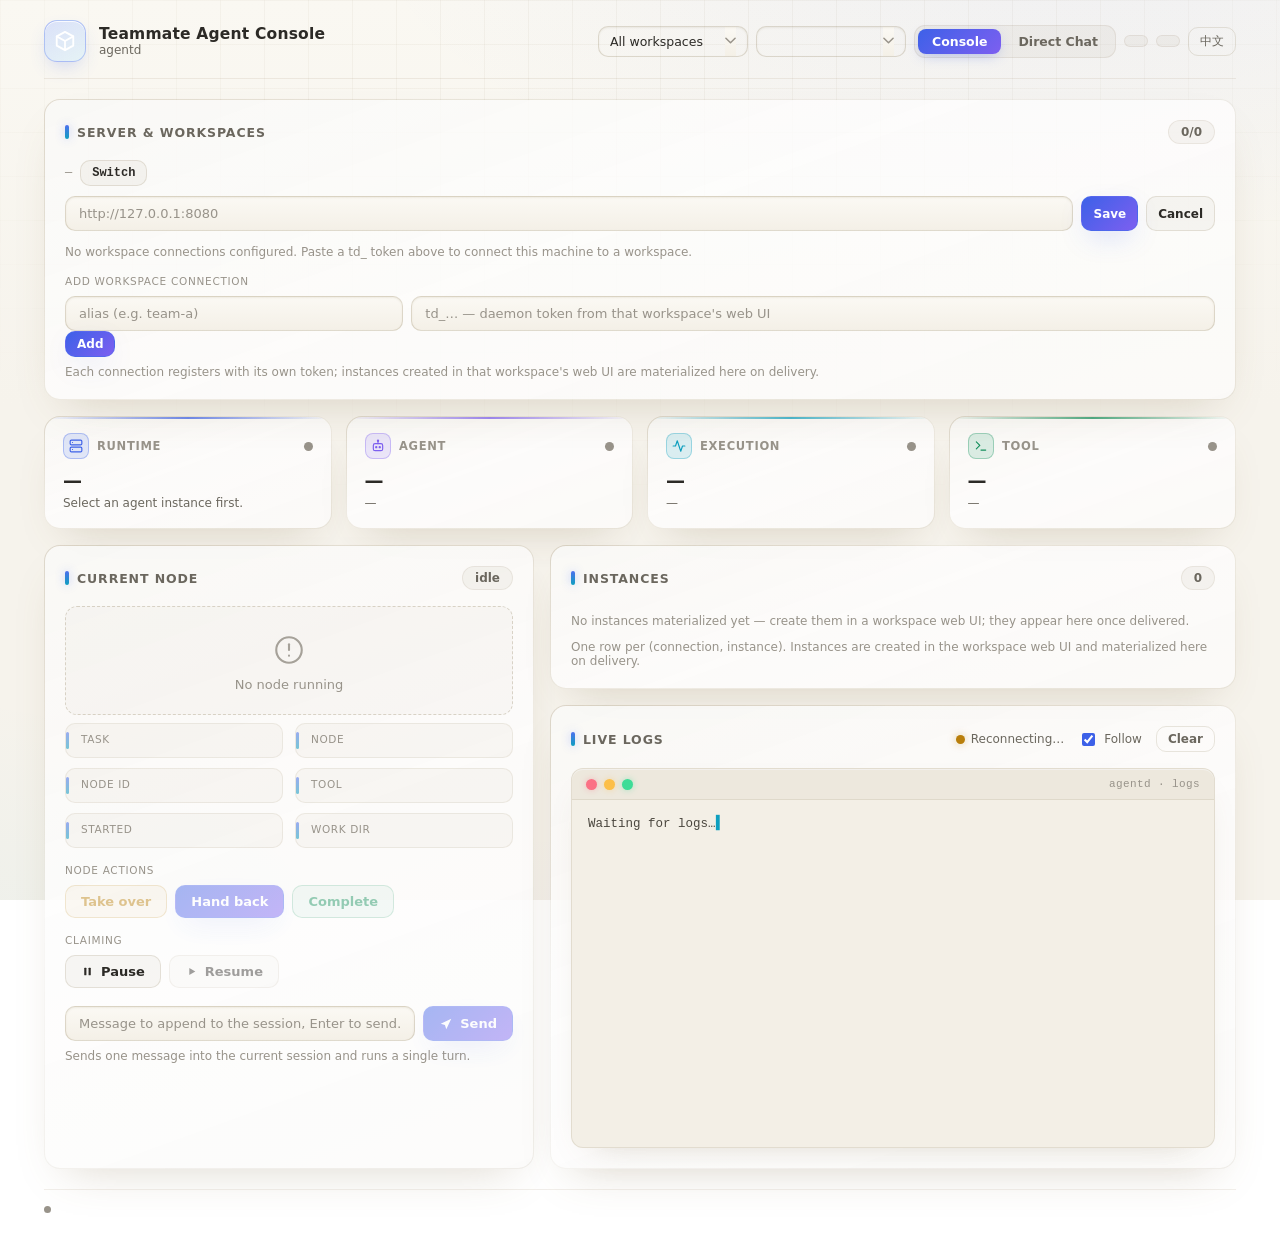
==== commit e1919582: "feat: 引导式启动与显式配置、服务地址热切换、连接令牌原位更新 配置显式化与引导启动: - 去除工具路径/git.base_branch/local.bind_addr 等默认值,必填配置为空时启" ====
--- a/web/control/index.html
+++ b/web/control/index.html
@@ -97,7 +97,16 @@
           <span class="pill" id="server-pill">—</span>
         </div>
 
-        <div class="server-url-row mono" id="server-url-row">—</div>
+        <div class="server-url-row mono" id="server-url-row">
+          <span id="server-url-text">—</span>
+          <button id="server-url-edit" class="btn btn-sm" data-i18n="server-url-edit">Switch</button>
+        </div>
+        <div class="server-url-edit" id="server-url-edit-box" hidden>
+          <input id="server-url-input" class="mono" data-placeholder-i18n="server-url-ph" placeholder="http://127.0.0.1:8080" autocomplete="off" />
+          <button id="server-url-save" class="btn btn-primary btn-sm" data-i18n="server-url-save">Save</button>
+          <button id="server-url-cancel" class="btn btn-sm" data-i18n="server-url-cancel">Cancel</button>
+        </div>
+        <p class="hint server-url-warning" id="server-url-warning" hidden></p>
 
         <div class="connections-list" id="connections-list"></div>
 
@@ -250,7 +259,6 @@
 
     <footer class="footer">
       <span class="dot dot-sm" id="dot-health"></span>
-      <span data-i18n="subtitle">Local console — operations affect only this agentd instance; the server stays unaware (node remains in_progress).</span>
     </footer>
 
     <div class="gate" id="memory-modal" hidden>
--- a/web/control/assets/control.css
+++ b/web/control/assets/control.css
@@ -1,32 +1,32 @@
 /* control.css — styles for the agentd local control console. */
 
 :root {
-  color-scheme: dark;
-  --bg: #05070d;
-  --bg-2: #0a0f1c;
-  --surface: rgba(150, 166, 208, 0.05);
-  --surface-2: rgba(150, 166, 208, 0.08);
-  --stroke: rgba(150, 166, 208, 0.14);
-  --stroke-soft: rgba(150, 166, 208, 0.09);
-  --card-bg: rgba(13, 18, 34, 0.72);
-  --card-bg-hover: rgba(20, 27, 48, 0.78);
-  --border-grad: linear-gradient(160deg, rgba(160, 178, 222, 0.22), rgba(160, 178, 222, 0.05) 45%, rgba(160, 178, 222, 0.13));
-  --border-grad-hover: linear-gradient(160deg, rgba(140, 172, 255, 0.4), rgba(160, 178, 222, 0.08) 45%, rgba(120, 200, 255, 0.25));
-  --text: #e9eefb;
-  --text-dim: #99a5c0;
-  --text-faint: #626f8c;
-  --accent: #7aa2ff;
-  --accent-strong: #4d82ff;
-  --violet: #a78bfa;
-  --cyan: #38d9f0;
-  --green: #3ddc97;
-  --amber: #fcbf49;
-  --red: #fb7185;
+  color-scheme: light;
+  --bg: #f6f3ec;
+  --bg-2: #faf8f2;
+  --surface: rgba(124, 104, 66, 0.05);
+  --surface-2: rgba(124, 104, 66, 0.08);
+  --stroke: rgba(124, 104, 66, 0.16);
+  --stroke-soft: rgba(124, 104, 66, 0.10);
+  --card-bg: rgba(255, 255, 255, 0.82);
+  --card-bg-hover: rgba(255, 255, 255, 0.95);
+  --border-grad: linear-gradient(160deg, rgba(124, 104, 66, 0.20), rgba(124, 104, 66, 0.05) 45%, rgba(124, 104, 66, 0.12));
+  --border-grad-hover: linear-gradient(160deg, rgba(77, 111, 238, 0.32), rgba(124, 104, 66, 0.07) 45%, rgba(125, 95, 240, 0.20));
+  --text: #2c2a26;
+  --text-dim: #6b675e;
+  --text-faint: #98938a;
+  --accent: #4d6fee;
+  --accent-strong: #3d61e8;
+  --violet: #7d5ff0;
+  --cyan: #0e9fbf;
+  --green: #148f5c;
+  --amber: #b97e0a;
+  --red: #d63a52;
   --mono: ui-monospace, "SF Mono", "Cascadia Code", Menlo, Consolas, monospace;
   --radius: 16px;
   --radius-sm: 10px;
-  --shadow-card: 0 20px 44px -20px rgba(1, 5, 16, 0.9);
-  --shadow-pop: 0 10px 30px -10px rgba(77, 130, 255, 0.55);
+  --shadow-card: 0 20px 44px -22px rgba(124, 104, 66, 0.28);
+  --shadow-pop: 0 10px 30px -10px rgba(61, 97, 232, 0.35);
 }
 
 * { box-sizing: border-box; }
@@ -39,9 +39,9 @@
   font-size: 14px;
   color: var(--text);
   background:
-    radial-gradient(1200px 560px at 85% -12%, rgba(77, 112, 255, 0.14), transparent 62%),
-    radial-gradient(1000px 560px at -12% 112%, rgba(45, 212, 191, 0.09), transparent 58%),
-    radial-gradient(700px 400px at 50% 118%, rgba(167, 139, 250, 0.06), transparent 60%),
+    radial-gradient(1200px 560px at 85% -12%, rgba(77, 111, 238, 0.07), transparent 62%),
+    radial-gradient(1000px 560px at -12% 112%, rgba(14, 159, 191, 0.05), transparent 58%),
+    radial-gradient(700px 400px at 50% 118%, rgba(125, 95, 240, 0.04), transparent 60%),
     linear-gradient(180deg, var(--bg-2), var(--bg) 45%);
   background-attachment: fixed;
 }
@@ -52,8 +52,8 @@
   position: fixed;
   inset: 0;
   background-image:
-    linear-gradient(rgba(150, 166, 208, 0.035) 1px, transparent 1px),
-    linear-gradient(90deg, rgba(150, 166, 208, 0.035) 1px, transparent 1px);
+    linear-gradient(rgba(124, 104, 66, 0.05) 1px, transparent 1px),
+    linear-gradient(90deg, rgba(124, 104, 66, 0.05) 1px, transparent 1px);
   background-size: 44px 44px;
   mask-image: radial-gradient(ellipse 95% 75% at 50% 0%, black 25%, transparent 78%);
   -webkit-mask-image: radial-gradient(ellipse 95% 75% at 50% 0%, black 25%, transparent 78%);
@@ -78,7 +78,7 @@
   to { opacity: 1; transform: none; }
 }
 
-::selection { background: rgba(122, 162, 255, 0.35); }
+::selection { background: rgba(77, 111, 238, 0.22); }
 
 /* ---------- top bar ---------- */
 
@@ -99,12 +99,12 @@
   width: 42px;
   height: 42px;
   border-radius: 13px;
-  color: #dbe6ff;
+  color: #fff;
   background:
-    linear-gradient(150deg, rgba(77, 112, 255, 0.32), rgba(56, 217, 240, 0.14)),
-    rgba(77, 112, 255, 0.1);
-  border: 1px solid rgba(122, 162, 255, 0.42);
-  box-shadow: inset 0 1px 0 rgba(255, 255, 255, 0.12), 0 8px 22px -10px rgba(77, 130, 255, 0.6);
+    linear-gradient(150deg, rgba(77, 111, 238, 0.20), rgba(14, 159, 191, 0.10)),
+    rgba(255, 255, 255, 0.7);
+  border: 1px solid rgba(77, 111, 238, 0.35);
+  box-shadow: inset 0 1px 0 rgba(255, 255, 255, 0.8), 0 8px 22px -10px rgba(61, 97, 232, 0.45);
 }
 
 .brand-text { display: flex; flex-direction: column; min-width: 0; }
@@ -210,7 +210,7 @@
   height: 14px;
   border-radius: 3px;
   background: linear-gradient(180deg, var(--accent), var(--cyan));
-  box-shadow: 0 0 10px rgba(77, 130, 255, 0.65);
+  box-shadow: 0 0 10px rgba(61, 97, 232, 0.35);
 }
 
 /* ---------- stat cards ---------- */
@@ -308,10 +308,10 @@
 
 .dot-sm { width: 7px; height: 7px; }
 
-.dot.ok { background: var(--green); box-shadow: 0 0 8px rgba(61, 220, 151, 0.6); }
-.dot.warn { background: var(--amber); box-shadow: 0 0 8px rgba(252, 191, 73, 0.55); animation: pulse 2.4s ease-in-out infinite; }
-.dot.err { background: var(--red); box-shadow: 0 0 8px rgba(251, 113, 133, 0.55); }
-.dot.busy { background: var(--accent); box-shadow: 0 0 8px rgba(122, 162, 255, 0.6); animation: pulse 1.6s ease-in-out infinite; }
+.dot.ok { background: var(--green); box-shadow: 0 0 8px rgba(20, 143, 92, 0.45); }
+.dot.warn { background: var(--amber); box-shadow: 0 0 8px rgba(185, 126, 10, 0.4); animation: pulse 2.4s ease-in-out infinite; }
+.dot.err { background: var(--red); box-shadow: 0 0 8px rgba(214, 58, 82, 0.4); }
+.dot.busy { background: var(--accent); box-shadow: 0 0 8px rgba(77, 111, 238, 0.45); animation: pulse 1.6s ease-in-out infinite; }
 
 @keyframes pulse { 50% { opacity: 0.45; } }
 
@@ -321,28 +321,28 @@
   padding: 4px 12px;
   border-radius: 999px;
   color: var(--text-dim);
-  background: rgba(150, 166, 208, 0.08);
+  background: rgba(124, 104, 66, 0.06);
   border: 1px solid var(--stroke-soft);
   text-transform: lowercase;
 }
 
 .pill.running {
-  color: #a8c4ff;
-  border-color: rgba(122, 162, 255, 0.45);
-  background: rgba(77, 130, 255, 0.14);
-  box-shadow: 0 0 14px -2px rgba(77, 130, 255, 0.45);
+  color: #3d61e8;
+  border-color: rgba(77, 111, 238, 0.35);
+  background: rgba(77, 111, 238, 0.10);
+  box-shadow: 0 0 14px -2px rgba(77, 111, 238, 0.25);
 }
 .pill.intervening {
-  color: #ffd58a;
-  border-color: rgba(252, 191, 73, 0.45);
-  background: rgba(252, 191, 73, 0.12);
-  box-shadow: 0 0 14px -2px rgba(252, 191, 73, 0.4);
+  color: #a06a06;
+  border-color: rgba(185, 126, 10, 0.35);
+  background: rgba(185, 126, 10, 0.10);
+  box-shadow: 0 0 14px -2px rgba(185, 126, 10, 0.22);
 }
 .pill.attention {
-  color: #ffd58a;
-  border-color: rgba(252, 191, 73, 0.45);
-  background: rgba(252, 191, 73, 0.12);
-  box-shadow: 0 0 14px -2px rgba(252, 191, 73, 0.4);
+  color: #a06a06;
+  border-color: rgba(185, 126, 10, 0.35);
+  background: rgba(185, 126, 10, 0.10);
+  box-shadow: 0 0 14px -2px rgba(185, 126, 10, 0.22);
 }
 
 /* ---------- node card ---------- */
@@ -355,9 +355,9 @@
   padding: 26px 16px 22px;
   color: var(--text-faint);
   font-size: 13px;
-  border: 1px dashed rgba(150, 166, 208, 0.22);
+  border: 1px dashed rgba(124, 104, 66, 0.25);
   border-radius: 12px;
-  background: rgba(150, 166, 208, 0.03);
+  background: rgba(124, 104, 66, 0.03);
 }
 
 .node-empty::before {
@@ -366,7 +366,7 @@
   height: 34px;
   margin-bottom: 6px;
   background: no-repeat center / contain
-    url("data:image/svg+xml,%3Csvg xmlns='http://www.w3.org/2000/svg' viewBox='0 0 24 24' fill='none' stroke='%23626f8c' stroke-width='1.5' stroke-linecap='round' stroke-linejoin='round'%3E%3Ccircle cx='12' cy='12' r='9'/%3E%3Cpath d='M12 8v4'/%3E%3Cpath d='M12 16h.01'/%3E%3C/svg%3E");
+    url("data:image/svg+xml,%3Csvg xmlns='http://www.w3.org/2000/svg' viewBox='0 0 24 24' fill='none' stroke='%2398938a' stroke-width='1.5' stroke-linecap='round' stroke-linejoin='round'%3E%3Ccircle cx='12' cy='12' r='9'/%3E%3Cpath d='M12 8v4'/%3E%3Cpath d='M12 16h.01'/%3E%3C/svg%3E");
   opacity: 0.85;
 }
 
@@ -380,7 +380,7 @@
 .details > div {
   position: relative;
   min-width: 0;
-  background: rgba(150, 166, 208, 0.045);
+  background: rgba(124, 104, 66, 0.04);
   border: 1px solid var(--stroke-soft);
   border-radius: var(--radius-sm);
   padding: 9px 12px 9px 15px;
@@ -436,7 +436,7 @@
 
 .workspace-select { min-width: 110px; max-width: 200px; }
 
-.agents-list { display: flex; flex-direction: column; gap: 8px; margin-bottom: 12px; }
+.agents-list { display: flex; flex-direction: column; gap: 8px; margin-bottom:  12px; }
 
 .agent-row {
   display: flex;
@@ -445,7 +445,7 @@
   padding: 8px 10px;
   border: 1px solid var(--stroke);
   border-radius: var(--radius-sm);
-  background: rgba(150, 166, 208, 0.05);
+  background: rgba(124, 104, 66, 0.04);
 }
 
 .agent-row.selected, .connection-row.selected { border-color: var(--accent); }
@@ -462,8 +462,12 @@
 /* ---------- server & workspace connections card ---------- */
 
 .server-card { grid-area: server; }
-.server-card.attention { border-color: rgba(252, 191, 73, 0.45); box-shadow: 0 0 0 1px rgba(252, 191, 73, 0.3) inset, 0 0 26px -12px rgba(252, 191, 73, 0.5); }
-.server-url-row { font-size: 12px; color: var(--text-faint); margin-bottom: 10px; }
+.server-card.attention { border-color: rgba(185, 126, 10, 0.40); box-shadow: 0 0 0 1px rgba(185, 126, 10, 0.25) inset, 0 0 26px -12px rgba(185, 126, 10, 0.35); }
+.server-url-row { font-size: 12px; color: var(--text-faint); margin-bottom: 10px; display: flex; align-items: center; gap: 8px; }
+.server-url-row #server-url-text { overflow-wrap: anywhere; }
+.server-url-edit { display: flex; gap: 8px; margin-bottom: 6px; }
+.server-url-edit input { flex: 1; min-width: 0; }
+.server-url-warning { color: var(--amber); margin-bottom: 10px; }
 .connections-list { display: flex; flex-direction: column; gap: 8px; margin-bottom: 12px; }
 .connection-row { flex-wrap: wrap; row-gap: 4px; }
 .pill-sm { font-size: 10px; padding: 1px 8px; }
@@ -471,12 +475,12 @@
 .connection-add-row input { flex: 1; min-width: 0; }
 .connection-add-row .connection-add-token { flex: 2.5; }
 .memory-box { width: min(720px, 92vw); }
-.memory-box textarea { width: 100%; min-height: 320px; resize: vertical; background: rgba(10, 14, 24, 0.6); color: var(--text-main, #dbe4ff); border: 1px solid var(--border, rgba(127, 145, 180, 0.25)); border-radius: 8px; padding: 10px 12px; font-size: 12px; line-height: 1.55; margin: 10px 0; }
+.memory-box textarea { width: 100%; min-height: 320px; resize: vertical; font-size: 12px; line-height: 1.55; margin: 10px 0; }
 .memory-box .gate-row { justify-content: flex-end; }
 
-.agent-group-head { display: flex; align-items: center; gap: 8px; padding: 6px 2px 2px; border-bottom: 1px solid var(--border, rgba(127, 145, 180, 0.18)); margin-top: 6px; }
+.agent-group-head { display: flex; align-items: center; gap: 8px; padding: 6px 2px 2px; border-bottom: 1px solid var(--border, rgba(124, 104, 66, 0.14)); margin-top: 6px; }
 .agent-group-head:first-child { margin-top: 0; }
-.agent-group-name { font-size: 12px; font-weight: 600; color: var(--text-dim, #9aa7c7); letter-spacing: 0.02em; }
+.agent-group-name { font-size: 12px; font-weight: 600; color: var(--text-dim, #6b675e); letter-spacing: 0.02em; }
 .agent-group-count { font-size: 11px; color: var(--text-faint); margin-left: auto; }
 
 /* ---------- buttons ---------- */
@@ -488,7 +492,7 @@
   padding: 8px 15px;
   border-radius: var(--radius-sm);
   border: 1px solid var(--stroke);
-  background: rgba(150, 166, 208, 0.07);
+  background: rgba(124, 104, 66, 0.05);
   color: var(--text);
   font-size: 13px;
   font-weight: 550;
@@ -499,8 +503,8 @@
 
 .btn svg { flex-shrink: 0; }
 .btn:hover:not(:disabled) {
-  background: rgba(150, 166, 208, 0.13);
-  border-color: rgba(160, 178, 222, 0.3);
+  background: rgba(124, 104, 66, 0.10);
+  border-color: rgba(124, 104, 66, 0.28);
   transform: translateY(-1px);
 }
 .btn:active:not(:disabled) { transform: translateY(0); }
@@ -509,66 +513,93 @@
 .btn:focus-visible,
 .intervene-input input:focus-visible,
 .follow input:focus-visible {
-  outline: 2px solid rgba(122, 162, 255, 0.55);
+  outline: 2px solid rgba(77, 111, 238, 0.50);
   outline-offset: 2px;
 }
 
 .btn-primary {
   background: linear-gradient(135deg, var(--accent-strong), var(--violet));
-  border-color: rgba(122, 162, 255, 0.5);
+  border-color: rgba(77, 111, 238, 0.45);
   color: #fff;
   box-shadow: var(--shadow-pop);
 }
 .btn-primary:hover:not(:disabled) {
-  background: linear-gradient(135deg, #3f74f2, #b39dfa);
-  border-color: rgba(122, 162, 255, 0.7);
-  box-shadow: 0 14px 34px -10px rgba(77, 130, 255, 0.7);
+  background: linear-gradient(135deg, #3355dd, #6d4de8);
+  border-color: rgba(77, 111, 238, 0.65);
+  box-shadow: 0 14px 34px -10px rgba(61, 97, 232, 0.45);
 }
 
 .btn-success {
-  background: rgba(61, 220, 151, 0.13);
-  border-color: rgba(61, 220, 151, 0.4);
+  background: rgba(20, 143, 92, 0.10);
+  border-color: rgba(20, 143, 92, 0.35);
   color: var(--green);
 }
-.btn-success:hover:not(:disabled) { background: rgba(61, 220, 151, 0.21); border-color: rgba(61, 220, 151, 0.6); }
+.btn-success:hover:not(:disabled) { background: rgba(20, 143, 92, 0.16); border-color: rgba(20, 143, 92, 0.55); }
 
 .btn-warn {
-  background: rgba(252, 191, 73, 0.12);
-  border-color: rgba(252, 191, 73, 0.4);
+  background: rgba(185, 126, 10, 0.10);
+  border-color: rgba(185, 126, 10, 0.35);
   color: var(--amber);
 }
-.btn-warn:hover:not(:disabled) { background: rgba(252, 191, 73, 0.2); border-color: rgba(252, 191, 73, 0.6); }
+.btn-warn:hover:not(:disabled) { background: rgba(185, 126, 10, 0.16); border-color: rgba(185, 126, 10, 0.55); }
 
 .btn-ghost { background: transparent; color: var(--text-dim); }
-.btn-ghost:hover:not(:disabled) { color: var(--text); background: rgba(150, 166, 208, 0.08); }
+.btn-ghost:hover:not(:disabled) { color: var(--text); background: rgba(124, 104, 66, 0.06); }
 
 .btn-sm { padding: 5px 11px; font-size: 12px; }
 
-/* ---------- intervene ---------- */
-
-.intervene { margin-top: 18px; }
-
-.intervene-input { display: flex; gap: 8px; }
-
-.intervene-input input {
-  flex: 1;
-  min-width: 0;
+/* ---------- form controls (recessed mac fields) ---------- */
+
+input:not([type="checkbox"]):not([type="radio"]),
+textarea,
+select {
   padding: 9px 13px;
   border-radius: var(--radius-sm);
-  border: 1px solid var(--stroke);
-  background: rgba(3, 6, 14, 0.55);
+  border: 1px solid rgba(124, 104, 66, 0.22);
+  background: linear-gradient(180deg, #fbf9f4, #f4f0e7);
   color: var(--text);
   font-size: 13px;
   font-family: inherit;
   outline: none;
+  box-shadow: inset 0 1px 2px rgba(124, 104, 66, 0.10);
   transition: border-color 0.15s ease, box-shadow 0.15s ease;
 }
 
-.intervene-input input::placeholder { color: var(--text-faint); }
-
-.intervene-input input:focus {
-  border-color: rgba(122, 162, 255, 0.6);
-  box-shadow: 0 0 0 3px rgba(77, 130, 255, 0.14);
+input::placeholder, textarea::placeholder { color: var(--text-faint); }
+
+input:hover:not(:focus):not([type="checkbox"]):not([type="radio"]),
+textarea:hover:not(:focus),
+select:hover { border-color: rgba(124, 104, 66, 0.34); }
+
+input:focus:not([type="checkbox"]):not([type="radio"]),
+textarea:focus,
+select:focus {
+  border-color: rgba(77, 111, 238, 0.60);
+  box-shadow: inset 0 1px 2px rgba(124, 104, 66, 0.06), 0 0 0 3px rgba(77, 111, 238, 0.15);
+}
+
+select {
+  appearance: none;
+  -webkit-appearance: none;
+  padding-right: 32px;
+  background-image:
+    url("data:image/svg+xml,%3Csvg xmlns='http://www.w3.org/2000/svg' viewBox='0 0 12 8' fill='none' stroke='%2398938a' stroke-width='1.6' stroke-linecap='round' stroke-linejoin='round'%3E%3Cpath d='M1 1.5 6 6.5 11 1.5'/%3E%3C/svg%3E"),
+    linear-gradient(180deg, #fbf9f4, #f4f0e7);
+  background-repeat: no-repeat;
+  background-position: right 11px center;
+  background-size: 11px;
+  cursor: pointer;
+}
+
+/* ---------- intervene ---------- */
+
+.intervene { margin-top: 18px; }
+
+.intervene-input { display: flex; gap: 8px; }
+
+.intervene-input input {
+  flex: 1;
+  min-width: 0;
 }
 
 .hint { margin: 8px 0 0; font-size: 12px; color: var(--text-faint); }
@@ -598,9 +629,9 @@
   min-height: 380px;
   border-radius: 12px;
   overflow: hidden;
-  border: 1px solid rgba(150, 166, 208, 0.12);
-  background: #060a14;
-  box-shadow: inset 0 1px 0 rgba(255, 255, 255, 0.04), 0 14px 34px -22px rgba(0, 0, 0, 0.9);
+  border: 1px solid rgba(124, 104, 66, 0.14);
+  background: #f3efe6;
+  box-shadow: inset 0 1px 0 rgba(255, 255, 255, 0.6), 0 14px 34px -22px rgba(124, 104, 66, 0.35);
 }
 
 .terminal-bar {
@@ -608,15 +639,15 @@
   align-items: center;
   gap: 7px;
   padding: 9px 14px;
-  background: rgba(150, 166, 208, 0.055);
-  border-bottom: 1px solid rgba(150, 166, 208, 0.1);
+  background: rgba(124, 104, 66, 0.05);
+  border-bottom: 1px solid rgba(124, 104, 66, 0.12);
   flex-shrink: 0;
 }
 
 .tb-dot { width: 11px; height: 11px; border-radius: 50%; }
-.tb-dot:nth-child(1) { background: #fb7185; box-shadow: 0 0 6px rgba(251, 113, 133, 0.5); }
-.tb-dot:nth-child(2) { background: #fcbf49; box-shadow: 0 0 6px rgba(252, 191, 73, 0.5); }
-.tb-dot:nth-child(3) { background: #3ddc97; box-shadow: 0 0 6px rgba(61, 220, 151, 0.5); }
+.tb-dot:nth-child(1) { background: #fb7185; box-shadow: 0 0 6px rgba(251, 113, 133, 0.4); }
+.tb-dot:nth-child(2) { background: #fcbf49; box-shadow: 0 0 6px rgba(252, 191, 73, 0.4); }
+.tb-dot:nth-child(3) { background: #3ddc97; box-shadow: 0 0 6px rgba(61, 220, 151, 0.4); }
 
 .tb-title {
   margin-left: auto;
@@ -631,7 +662,7 @@
   min-height: 0;
   overflow: auto;
   padding: 14px 16px;
-  color: #b9c6de;
+  color: #4a463e;
   font-family: var(--mono);
   font-size: 12.5px;
   line-height: 1.7;
@@ -649,8 +680,8 @@
 @keyframes blink { 50% { opacity: 0; } }
 
 .terminal::-webkit-scrollbar, body::-webkit-scrollbar { width: 10px; height: 10px; }
-.terminal::-webkit-scrollbar-thumb, body::-webkit-scrollbar-thumb { background: rgba(150, 166, 208, 0.18); border-radius: 8px; border: 2px solid transparent; background-clip: padding-box; }
-.terminal::-webkit-scrollbar-thumb:hover, body::-webkit-scrollbar-thumb:hover { background: rgba(150, 166, 208, 0.3); border: 2px solid transparent; background-clip: padding-box; }
+.terminal::-webkit-scrollbar-thumb, body::-webkit-scrollbar-thumb { background: rgba(124, 104, 66, 0.22); border-radius: 8px; border: 2px solid transparent; background-clip: padding-box; }
+.terminal::-webkit-scrollbar-thumb:hover, body::-webkit-scrollbar-thumb:hover { background: rgba(124, 104, 66, 0.35); border: 2px solid transparent; background-clip: padding-box; }
 .terminal::-webkit-scrollbar-track, body::-webkit-scrollbar-track { background: transparent; }
 
 /* ---------- footer ---------- */
@@ -672,7 +703,7 @@
   inset: 0;
   display: grid;
   place-items: center;
-  background: rgba(3, 5, 11, 0.78);
+  background: rgba(246, 243, 236, 0.72);
   backdrop-filter: blur(10px);
   -webkit-backdrop-filter: blur(10px);
   z-index: 10;
@@ -694,7 +725,7 @@
   border: 1px solid transparent;
   border-radius: 18px;
   padding: 30px;
-  box-shadow: 0 32px 80px rgba(0, 0, 0, 0.6);
+  box-shadow: 0 32px 80px rgba(124, 104, 66, 0.35);
 }
 
 .gate-icon {
@@ -704,10 +735,10 @@
   height: 46px;
   border-radius: 14px;
   margin-bottom: 16px;
-  color: #dbe6ff;
-  background: linear-gradient(150deg, rgba(77, 112, 255, 0.32), rgba(167, 139, 250, 0.16));
-  border: 1px solid rgba(122, 162, 255, 0.45);
-  box-shadow: 0 10px 26px -10px rgba(77, 130, 255, 0.65);
+  color: #fff;
+  background: linear-gradient(150deg, rgba(77, 111, 238, 0.22), rgba(125, 95, 240, 0.16)), rgba(255, 255, 255, 0.6);
+  border: 1px solid rgba(77, 111, 238, 0.35);
+  box-shadow: 0 10px 26px -10px rgba(61, 97, 232, 0.45);
 }
 
 .gate-box h2 { margin: 0 0 8px; font-size: 17px; }
@@ -718,19 +749,6 @@
 .gate-row input {
   flex: 1;
   min-width: 0;
-  padding: 10px 13px;
-  border-radius: var(--radius-sm);
-  border: 1px solid var(--stroke);
-  background: rgba(3, 6, 14, 0.6);
-  color: var(--text);
-  font-size: 13px;
-  outline: none;
-  transition: border-color 0.15s ease, box-shadow 0.15s ease;
-}
-
-.gate-row input:focus {
-  border-color: rgba(122, 162, 255, 0.6);
-  box-shadow: 0 0 0 3px rgba(77, 130, 255, 0.14);
 }
 
 .gate-error {
--- a/web/control/assets/chat.css
+++ b/web/control/assets/chat.css
@@ -36,7 +36,7 @@
 .vs-btn.active {
   color: #fff;
   background: linear-gradient(135deg, var(--accent-strong), var(--violet));
-  box-shadow: 0 4px 14px -4px rgba(77, 130, 255, 0.6);
+  box-shadow: 0 4px 14px -4px rgba(61, 97, 232, 0.4);
 }
 
 /* ---------- chat view layout ---------- */
@@ -80,26 +80,14 @@
 .chat-select,
 .chat-toolbar input {
   padding: 7px 11px;
-  border-radius: var(--radius-sm);
-  border: 1px solid var(--stroke);
-  background: rgba(3, 6, 14, 0.55);
-  color: var(--text);
   font-size: 12.5px;
-  font-family: inherit;
-  outline: none;
-  transition: border-color 0.15s ease, box-shadow 0.15s ease;
-}
-
-.chat-select { cursor: pointer; min-width: 150px; }
+}
+
+.chat-select { cursor: pointer; min-width: 150px; padding-right: 30px; }
 /* session titles vary in length; the field keeps a proportional share of the
    toolbar so the layout stays stable while the list rebuilds */
 .chat-field-session { flex: 1 1 20%; min-width: 0; }
 .chat-session-select { width: 100%; }
-.chat-select:focus, .chat-toolbar input:focus {
-  border-color: rgba(122, 162, 255, 0.6);
-  box-shadow: 0 0 0 3px rgba(77, 130, 255, 0.14);
-}
-.chat-toolbar input::placeholder { color: var(--text-faint); }
 
 .chat-tool-status {
   display: inline-flex;
@@ -118,13 +106,13 @@
 
 .chat-tool-status.ok {
   color: var(--green);
-  background: rgba(61, 220, 151, 0.1);
-  border-color: rgba(61, 220, 151, 0.35);
+  background: rgba(20, 143, 92, 0.08);
+  border-color: rgba(20, 143, 92, 0.30);
 }
 .chat-tool-status.missing {
   color: var(--red);
-  background: rgba(251, 113, 133, 0.1);
-  border-color: rgba(251, 113, 133, 0.35);
+  background: rgba(214, 58, 82, 0.07);
+  border-color: rgba(214, 58, 82, 0.30);
 }
 .chat-tool-status.checking {
   color: var(--text-dim);
@@ -152,7 +140,7 @@
 }
 
 .chat-transcript::-webkit-scrollbar { width: 10px; }
-.chat-transcript::-webkit-scrollbar-thumb { background: rgba(150, 166, 208, 0.18); border-radius: 8px; border: 2px solid transparent; background-clip: padding-box; }
+.chat-transcript::-webkit-scrollbar-thumb { background: rgba(124, 104, 66, 0.22); border-radius: 8px; border: 2px solid transparent; background-clip: padding-box; }
 
 .chat-hero {
   margin: auto;
@@ -171,10 +159,10 @@
   width: 56px;
   height: 56px;
   border-radius: 18px;
-  color: #dbe6ff;
-  background: linear-gradient(150deg, rgba(77, 112, 255, 0.28), rgba(56, 217, 240, 0.12));
-  border: 1px solid rgba(122, 162, 255, 0.4);
-  box-shadow: 0 10px 26px -10px rgba(77, 130, 255, 0.55);
+  color: #fff;
+  background: linear-gradient(150deg, rgba(77, 111, 238, 0.18), rgba(14, 159, 191, 0.10)), rgba(255, 255, 255, 0.6);
+  border: 1px solid rgba(77, 111, 238, 0.35);
+  box-shadow: 0 10px 26px -10px rgba(61, 97, 232, 0.4);
   margin-bottom: 6px;
 }
 
@@ -187,8 +175,8 @@
   max-width: 85%;
   padding: 9px 14px;
   border-radius: 14px 14px 4px 14px;
-  background: linear-gradient(135deg, rgba(77, 112, 255, 0.22), rgba(167, 139, 250, 0.14));
-  border: 1px solid rgba(122, 162, 255, 0.35);
+  background: linear-gradient(135deg, rgba(77, 111, 238, 0.12), rgba(125, 95, 240, 0.10));
+  border: 1px solid rgba(77, 111, 238, 0.30);
   white-space: pre-wrap;
   word-break: break-word;
   font-size: 13.5px;
@@ -231,12 +219,12 @@
 .msg-assistant-body code {
   font-family: var(--mono);
   font-size: 0.9em;
-  background: rgba(150, 166, 208, 0.14);
+  background: rgba(124, 104, 66, 0.10);
   border-radius: 4px;
   padding: 1px 5px;
 }
 .msg-assistant-body pre {
-  background: rgba(3, 6, 14, 0.6);
+  background: rgba(124, 104, 66, 0.05);
   border: 1px solid var(--stroke-soft);
   border-radius: 8px;
   padding: 10px 12px;
@@ -314,10 +302,10 @@
   margin-top: 8px;
   padding: 9px 13px;
   border-radius: var(--radius-sm);
-  border: 1px solid rgba(251, 113, 133, 0.3);
+  border: 1px solid rgba(214, 58, 82, 0.30);
   border-left: 3px solid var(--red);
-  background: rgba(251, 113, 133, 0.07);
-  color: #ffb3be;
+  background: rgba(214, 58, 82, 0.06);
+  color: #b8324a;
   font-size: 12.5px;
   line-height: 1.6;
   word-break: break-word;
@@ -364,6 +352,7 @@
   border: none;
   outline: none;
   background: transparent;
+  box-shadow: none;
   color: var(--text);
   font-size: 13.5px;
   font-family: inherit;
@@ -372,21 +361,19 @@
   padding: 6px 4px;
 }
 
-.chat-composer textarea::placeholder { color: var(--text-faint); }
-
 .chat-send-btn { padding: 9px 18px; }
 .chat-send-btn .chat-icon-stop { display: none; }
 .chat-send-btn .chat-icon-send { display: inline-flex; }
 
 .chat-send-btn.busy {
-  background: rgba(252, 191, 73, 0.14);
-  border-color: rgba(252, 191, 73, 0.45);
+  background: rgba(185, 126, 10, 0.10);
+  border-color: rgba(185, 126, 10, 0.40);
   color: var(--amber);
   box-shadow: none;
 }
 .chat-send-btn.busy:hover:not(:disabled) {
-  background: rgba(252, 191, 73, 0.22);
-  border-color: rgba(252, 191, 73, 0.6);
+  background: rgba(185, 126, 10, 0.16);
+  border-color: rgba(185, 126, 10, 0.55);
   box-shadow: none;
 }
 .chat-send-btn.busy .chat-icon-stop { display: inline-flex; }
